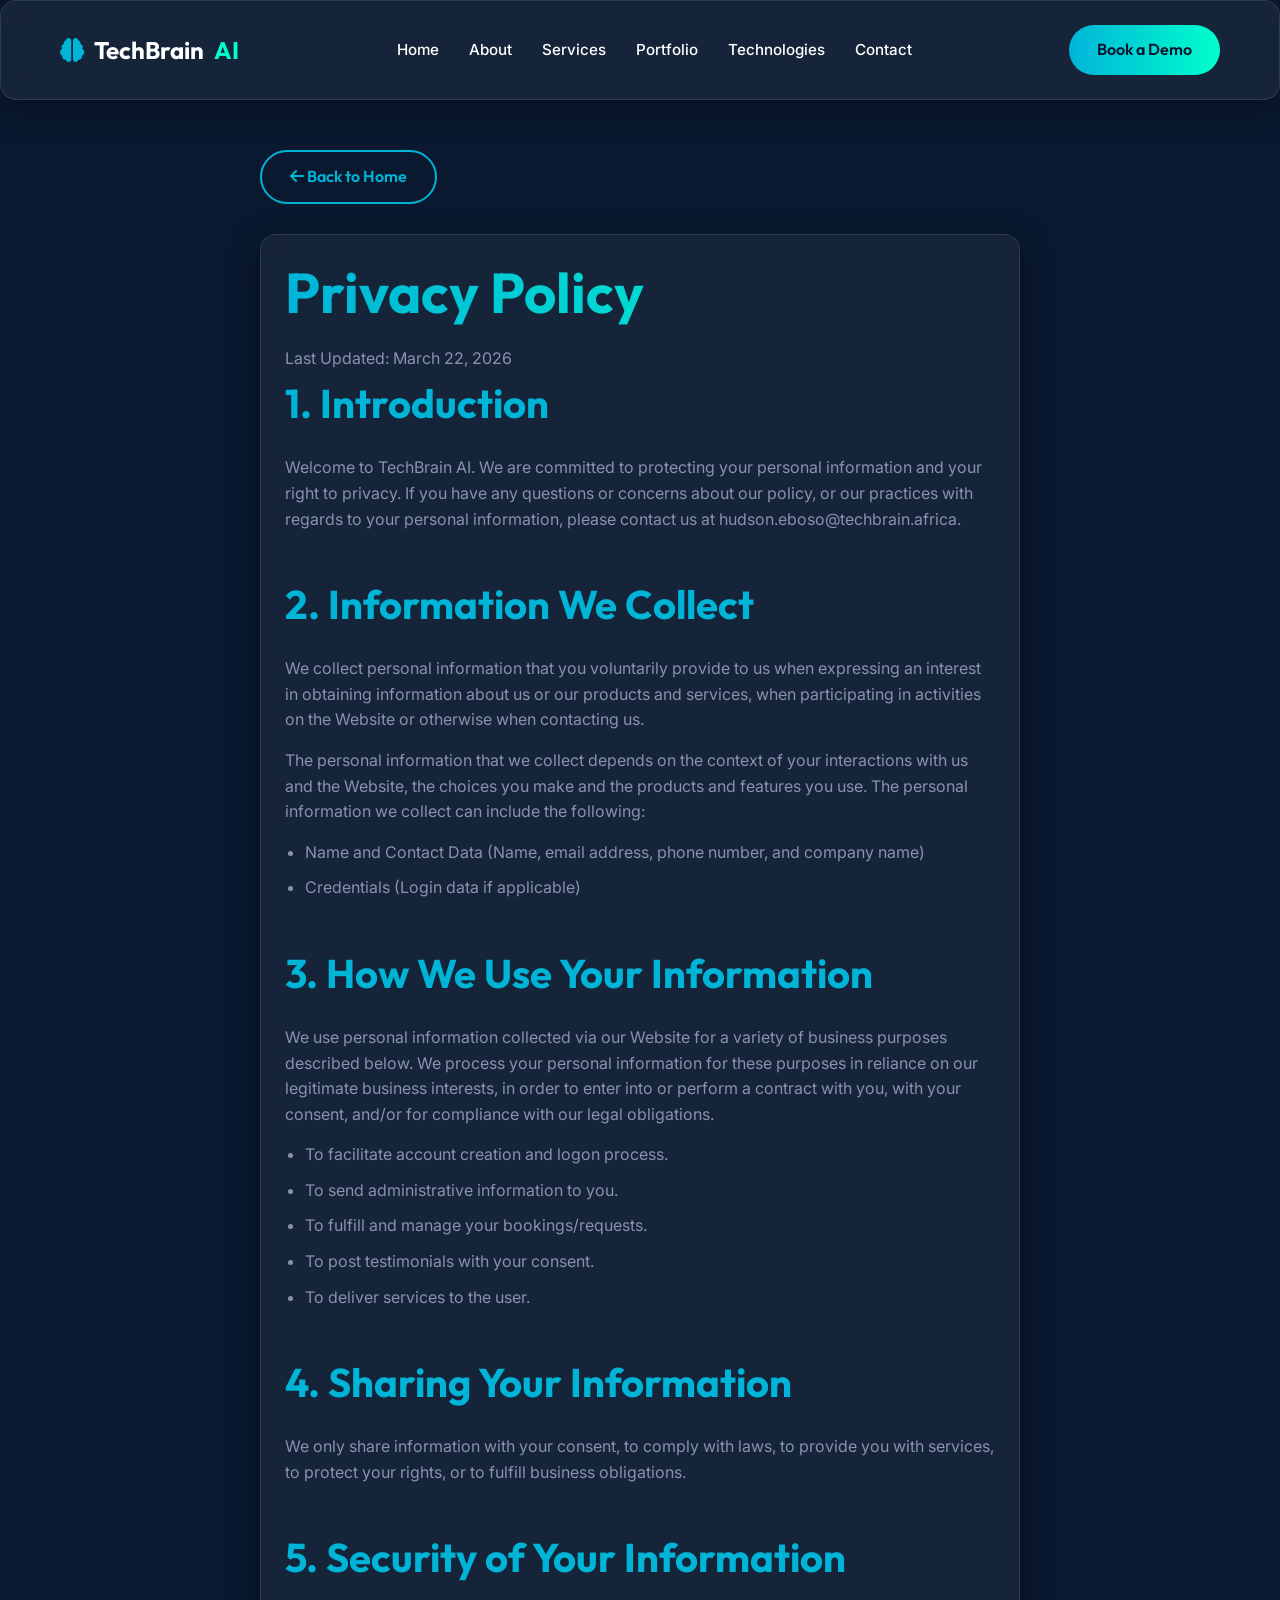
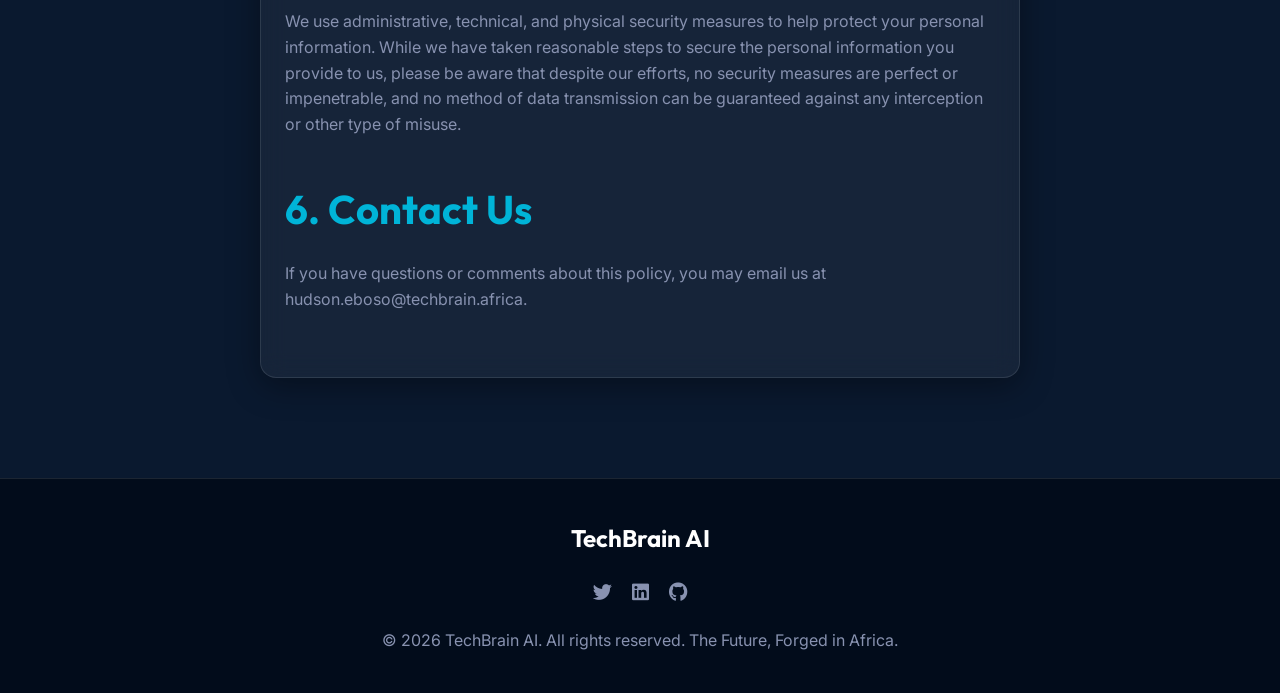
==== privacy-policy.html @ c190faff "Initial commit: Add website source code and update mission statement with predictive power, automati" ====
<!DOCTYPE html>
<html lang="en">

<head>
    <meta charset="UTF-8">
    <meta name="viewport" content="width=device-width, initial-scale=1.0">
    <title>Privacy Policy | TechBrain AI</title>
    <meta name="description" content="Privacy Policy for TechBrain AI - Pioneering Intelligent Solutions from the Heart of Africa.">

    <!-- Fonts -->
    <link rel="preconnect" href="https://fonts.googleapis.com">
    <link rel="preconnect" href="https://fonts.gstatic.com" crossorigin>
    <link href="https://fonts.googleapis.com/css2?family=Inter:wght@300;400;500;600;700&family=Outfit:wght@300;400;500;600;700&display=swap" rel="stylesheet">

    <!-- Styles -->
    <link rel="stylesheet" href="style.css">
    <!-- FontAwesome for Icons -->
    <link rel="stylesheet" href="https://cdnjs.cloudflare.com/ajax/libs/font-awesome/6.4.0/css/all.min.css">
    
    <style>
        .policy-content {
            padding-top: 150px;
            padding-bottom: 100px;
            max-width: 800px;
            margin: 0 auto;
        }
        .policy-section {
            margin-bottom: 40px;
        }
        .policy-section h2 {
            color: var(--color-secondary);
            margin-bottom: 20px;
        }
        .policy-section p, .policy-section ul {
            color: var(--color-text-muted);
            margin-bottom: 15px;
        }
        .policy-section ul {
            padding-left: 20px;
        }
        .policy-section li {
            margin-bottom: 10px;
        }
        .back-home {
            margin-bottom: 30px;
            display: inline-block;
        }
    </style>
</head>

<body>

    <!-- Navigation -->
    <nav class="glass-panel" id="navbar">
        <div class="container nav-container">
            <a href="index.html" class="logo">
                <i class="fa-solid fa-brain"></i> TechBrain <span class="highlight">AI</span>
            </a>
            <div class="nav-links">
                <a href="index.html#home">Home</a>
                <a href="index.html#about">About</a>
                <a href="index.html#services">Services</a>
                <a href="index.html#portfolio">Portfolio</a>
                <a href="index.html#technologies">Technologies</a>
                <a href="index.html#contact">Contact</a>
            </div>
            <a href="index.html#contact" class="btn btn-primary glow-effect">Book a Demo</a>
        </div>
    </nav>

    <div class="container policy-content">
        <a href="index.html" class="back-home btn btn-outline"><i class="fa-solid fa-arrow-left"></i> Back to Home</a>
        
        <div class="glass-panel">
            <h1 class="gradient-text">Privacy Policy</h1>
            <p>Last Updated: March 22, 2026</p>
            
            <div class="policy-section">
                <h2>1. Introduction</h2>
                <p>Welcome to TechBrain AI. We are committed to protecting your personal information and your right to privacy. If you have any questions or concerns about our policy, or our practices with regards to your personal information, please contact us at hudson.eboso@techbrain.africa.</p>
            </div>

            <div class="policy-section">
                <h2>2. Information We Collect</h2>
                <p>We collect personal information that you voluntarily provide to us when expressing an interest in obtaining information about us or our products and services, when participating in activities on the Website or otherwise when contacting us.</p>
                <p>The personal information that we collect depends on the context of your interactions with us and the Website, the choices you make and the products and features you use. The personal information we collect can include the following:</p>
                <ul>
                    <li>Name and Contact Data (Name, email address, phone number, and company name)</li>
                    <li>Credentials (Login data if applicable)</li>
                </ul>
            </div>

            <div class="policy-section">
                <h2>3. How We Use Your Information</h2>
                <p>We use personal information collected via our Website for a variety of business purposes described below. We process your personal information for these purposes in reliance on our legitimate business interests, in order to enter into or perform a contract with you, with your consent, and/or for compliance with our legal obligations.</p>
                <ul>
                    <li>To facilitate account creation and logon process.</li>
                    <li>To send administrative information to you.</li>
                    <li>To fulfill and manage your bookings/requests.</li>
                    <li>To post testimonials with your consent.</li>
                    <li>To deliver services to the user.</li>
                </ul>
            </div>

            <div class="policy-section">
                <h2>4. Sharing Your Information</h2>
                <p>We only share information with your consent, to comply with laws, to provide you with services, to protect your rights, or to fulfill business obligations.</p>
            </div>

            <div class="policy-section">
                <h2>5. Security of Your Information</h2>
                <p>We use administrative, technical, and physical security measures to help protect your personal information. While we have taken reasonable steps to secure the personal information you provide to us, please be aware that despite our efforts, no security measures are perfect or impenetrable, and no method of data transmission can be guaranteed against any interception or other type of misuse.</p>
            </div>

            <div class="policy-section">
                <h2>6. Contact Us</h2>
                <p>If you have questions or comments about this policy, you may email us at hudson.eboso@techbrain.africa.</p>
            </div>
        </div>
    </div>

    <!-- Footer -->
    <footer>
        <div class="container footer-content">
            <div class="footer-logo">TechBrain AI</div>
            <div class="social-links">
                <a href="#"><i class="fa-brands fa-twitter"></i></a>
                <a href="https://www.linkedin.com/company/techbrainco/?viewAsMember=true" target="_blank"><i class="fa-brands fa-linkedin"></i></a>
                <a href="#"><i class="fa-brands fa-github"></i></a>
            </div>
            <p>&copy; 2026 TechBrain AI. All rights reserved. The Future, Forged in Africa.</p>
        </div>
    </footer>

</body>

</html>
---- style.css ----
:root {
    --color-primary: #0a192f;
    --color-secondary: #00b4d8;
    --color-accent: #00ffcc;
    --color-bg: #0a192f;
    --color-text: #ffffff;
    --color-text-muted: #8892b0;
    --glass-bg: rgba(255, 255, 255, 0.05);
    --glass-border: rgba(255, 255, 255, 0.1);
    --font-heading: 'Outfit', sans-serif;
    --font-body: 'Inter', sans-serif;
    --transition: all 0.3s ease;
    --section-padding: 80px 0;
}

* {
    margin: 0;
    padding: 0;
    box-sizing: border-box;
}

html {
    scroll-behavior: smooth;
}

body {
    font-family: var(--font-body);
    background-color: var(--color-bg);
    color: var(--color-text);
    line-height: 1.6;
    overflow-x: hidden;
}

/* Typography */
h1,
h2,
h3,
h4 {
    font-family: var(--font-heading);
    font-weight: 700;
    color: var(--color-text);
}

h1 {
    font-size: 3.5rem;
    line-height: 1.2;
    margin-bottom: 20px;
}

h2 {
    font-size: 2.5rem;
    margin-bottom: 20px;
}

p {
    color: var(--color-text-muted);
}

a {
    text-decoration: none;
    color: inherit;
    transition: var(--transition);
}

.gradient-text {
    background: linear-gradient(90deg, var(--color-secondary), var(--color-accent));
    -webkit-background-clip: text;
    -webkit-text-fill-color: transparent;
}

.highlight {
    color: var(--color-accent);
}

/* Utilities */
.container {
    max-width: 1200px;
    margin: 0 auto;
    padding: 0 20px;
}

.text-center {
    text-align: center;
}

.section {
    padding: var(--section-padding);
    position: relative;
    z-index: 1;
}

.bg-gradient {
    background: radial-gradient(circle at top right, rgba(0, 180, 216, 0.1), transparent 40%),
        radial-gradient(circle at bottom left, rgba(0, 255, 204, 0.05), transparent 40%);
}

/* Components */
.glass-panel {
    background: var(--glass-bg);
    backdrop-filter: blur(12px);
    -webkit-backdrop-filter: blur(12px);
    border: 1px solid var(--glass-border);
    border-radius: 16px;
    padding: 24px;
    box-shadow: 0 8px 32px 0 rgba(0, 0, 0, 0.37);
}

.btn {
    display: inline-block;
    padding: 12px 28px;
    border-radius: 50px;
    font-weight: 600;
    cursor: pointer;
    font-family: var(--font-heading);
    transition: var(--transition);
}

.btn-primary {
    background: linear-gradient(90deg, var(--color-secondary), var(--color-accent));
    color: var(--color-primary);
    border: none;
}

.btn-outline {
    background: transparent;
    border: 2px solid var(--color-secondary);
    color: var(--color-secondary);
}

.btn-outline:hover {
    background: rgba(0, 180, 216, 0.1);
    color: var(--color-accent);
    border-color: var(--color-accent);
}

.glow-effect:hover {
    box-shadow: 0 0 15px rgba(0, 255, 204, 0.6);
    transform: translateY(-2px);
}

/* Navigation */
nav {
    position: fixed;
    top: 0;
    left: 0;
    width: 100%;
    z-index: 1000;
    padding: 15px 0;
    transition: var(--transition);
    border-radius: 0 0 16px 16px;
    border-top: none;
    border-left: none;
    border-right: none;
}

.nav-container {
    display: flex;
    justify-content: space-between;
    align-items: center;
}

.logo {
    font-size: 1.5rem;
    font-weight: 700;
    font-family: var(--font-heading);
    display: flex;
    align-items: center;
    gap: 10px;
}

.logo i {
    color: var(--color-secondary);
}

.nav-links {
    display: flex;
    gap: 30px;
}

.nav-links a {
    font-size: 0.95rem;
    font-weight: 500;
}

.nav-links a:hover {
    color: var(--color-accent);
}

.hamburger {
    display: none;
    font-size: 1.5rem;
    cursor: pointer;
}

/* Hero Section */
.hero-section {
    min-height: 100vh;
    height: auto;
    display: flex;
    align-items: center;
    justify-content: center;
    position: relative;
    overflow: hidden;
    padding-top: 100px;
    padding-bottom: 120px;
}

#particle-canvas {
    position: absolute;
    top: 0;
    left: 0;
    width: 100%;
    height: 100%;
    z-index: -1;
}

.hero-content {
    text-align: center;
    z-index: 2;
    max-width: 800px;
}

.hero-content h1 {
    font-size: 2.5rem;
}

.dynamic-text-wrapper {
    font-size: 1.5rem;
    margin-bottom: 40px;
    color: var(--color-secondary);
    min-height: 1.6em;
}

.cursor {
    display: inline-block;
    width: 2px;
    background-color: var(--color-accent);
    animation: blink 1s infinite;
}

.hero-btns {
    display: flex;
    gap: 20px;
    justify-content: center;
}

.scroll-indicator {
    position: absolute;
    bottom: 30px;
    left: 50%;
    transform: translateX(-50%);
    z-index: 10;
    display: flex;
    flex-direction: column;
    align-items: center;
    gap: 10px;
    font-size: 0.9rem;
    color: var(--color-text-muted);
    animation: bounce 2s infinite;
}

/* About Section */
.about-grid {
    display: grid;
    grid-template-columns: 1fr 1fr;
    gap: 40px;
    align-items: center;
}

.mission-box {
    margin-top: 20px;
    display: flex;
    gap: 15px;
    align-items: flex-start;
}

.mission-box i {
    color: var(--color-accent);
    font-size: 1.5rem;
}

.about-stats {
    display: flex;
    flex-direction: column;
    gap: 30px;
}

.stat-item {
    text-align: center;
    padding: 20px;
    background: linear-gradient(135deg, rgba(255, 255, 255, 0.03), rgba(255, 255, 255, 0.01));
    border-radius: 12px;
    border: 1px solid rgba(255, 255, 255, 0.05);
}

.stat-number {
    font-size: 2.5rem;
    font-weight: 700;
    color: var(--color-secondary);
    display: inline-block;
}

.stat-symbol {
    font-size: 2.5rem;
    font-weight: 700;
    color: var(--color-secondary);
    display: inline-block;
}

/* Services Section */
/* Services Section - Carousel */
.services-carousel {
    overflow: hidden;
    position: relative;
    padding: 20px 0;
    margin-top: 50px;
    /* Masking for fade effect on edges */
    -webkit-mask-image: linear-gradient(to right, transparent, black 10%, black 90%, transparent);
    mask-image: linear-gradient(to right, transparent, black 10%, black 90%, transparent);
}

.services-track {
    display: flex;
    gap: 30px;
    width: max-content;
    /* Animation handled by JS for seamless loop or CSS infinite */
    /* animation: scroll 40s linear infinite; */
}

/* Pause on hover if desired */
/* .services-track:hover {
    animation-play-state: paused;
} */

.service-card {
    transition: var(--transition);
    position: relative;
    overflow: hidden;
    min-width: 300px;
    /* Fixed width for carousel items */
    max-width: 300px;
    flex-shrink: 0;
}

/* @keyframes scroll {
    0% { transform: translateX(0); }
    100% { transform: translateX(calc(-300px * 7 - 30px * 7)); } 
} */

.service-card:hover {
    transform: translateY(-10px);
    border-color: var(--color-secondary);
}

.icon-box {
    font-size: 2.5rem;
    color: var(--color-accent);
    margin-bottom: 20px;
}

.service-card h3 {
    margin-bottom: 15px;
    font-size: 1.25rem;
}

.service-card p {
    margin-bottom: 20px;
    font-size: 0.95rem;
}

.learn-more {
    color: var(--color-secondary);
    font-weight: 600;
    font-size: 0.9rem;
    display: inline-flex;
    align-items: center;
    gap: 5px;
}

.learn-more:hover {
    gap: 10px;
}

/* Technologies Section */
.tech-grid {
    display: flex;
    justify-content: center;
    gap: 20px;
    flex-wrap: wrap;
    margin: 40px 0;
}

.tech-item {
    display: flex;
    align-items: center;
    gap: 10px;
    padding: 15px 30px;
    transition: var(--transition);
}

.tech-item:hover {
    background: rgba(255, 255, 255, 0.1);
    box-shadow: 0 0 20px rgba(0, 180, 216, 0.2);
}

.tech-item i {
    font-size: 1.5rem;
    color: var(--color-secondary);
}

.process-flow {
    margin-top: 60px;
    text-align: center;
}

.process-flow h3 {
    margin-bottom: 30px;
}

.steps {
    display: flex;
    justify-content: center;
    align-items: center;
    flex-wrap: wrap;
    gap: 20px;
}

.vertical-process {
    flex-direction: column;
    gap: 15px;
}

.step {
    display: flex;
    flex-direction: row;
    align-items: center;
    gap: 20px;
    padding: 10px 20px;
    background: rgba(255, 255, 255, 0.02);
    border-radius: 12px;
    width: 100%;
    max-width: 400px;
    justify-content: flex-start;
}

.step-icon {
    width: 50px;
    height: 50px;
    background: rgba(0, 180, 216, 0.1);
    border-radius: 50%;
    display: flex;
    align-items: center;
    justify-content: center;
    font-size: 1.1rem;
    color: var(--color-accent);
    border: 1px solid var(--color-secondary);
    box-shadow: 0 0 10px rgba(0, 180, 216, 0.2);
}

.arrow {
    color: var(--color-secondary);
    font-size: 1.5rem;
    height: 30px;
    display: flex;
    align-items: center;
}

.animated-arrow i {
    animation: glowPulse 1.5s infinite alternate, floatDown 1s infinite alternate;
    text-shadow: 0 0 10px var(--color-accent);
}

@keyframes glowPulse {
    from {
        opacity: 0.6;
        text-shadow: 0 0 5px var(--color-secondary);
    }

    to {
        opacity: 1;
        text-shadow: 0 0 15px var(--color-accent);
    }
}

@keyframes floatDown {
    from {
        transform: translateY(-3px);
    }

    to {
        transform: translateY(3px);
    }
}

/* Clients Section */
.carousel-container {
    max-width: 800px;
    margin: 40px auto 0;
    position: relative;
    padding: 40px 60px;
    min-height: 200px;
    display: flex;
    align-items: center;
    justify-content: center;
    text-align: center;
}

.carousel-slide {
    display: none;
    animation: fadeIn 0.5s ease-in-out;
}

.carousel-slide.active {
    display: block;
}

.quote-icon {
    font-size: 2rem;
    color: var(--color-accent);
    margin-bottom: 20px;
    opacity: 0.5;
}

.testimonial h4 {
    color: var(--color-secondary);
    font-size: 1.4rem;
    text-transform: uppercase;
    letter-spacing: 1px;
    font-weight: 700;
    margin-bottom: 10px;
}

.testimonial p {
    font-size: 1rem;
    font-style: normal;
    font-weight: 500;
    margin-bottom: 20px;
    color: var(--color-text-muted);
}

.carousel-controls button {
    position: absolute;
    top: 50%;
    transform: translateY(-50%);
    background: transparent;
    border: none;
    color: var(--color-text-muted);
    font-size: 1.5rem;
    cursor: pointer;
    transition: var(--transition);
}

.carousel-controls button:hover {
    color: var(--color-accent);
}

#prev-slide {
    left: 20px;
}

#next-slide {
    right: 20px;
}

/* Booking Section */
.contact-container {
    display: grid;
    grid-template-columns: 1fr 1fr;
    gap: 50px;
    align-items: start;
}

.contact-info h2 {
    margin-bottom: 20px;
}

.info-item {
    display: flex;
    align-items: center;
    gap: 15px;
    margin-bottom: 20px;
    font-size: 1.1rem;
}

.info-item i {
    color: var(--color-secondary);
    width: 24px;
}

.booking-form .form-group {
    margin-bottom: 20px;
}

.booking-form label {
    display: block;
    margin-bottom: 8px;
    font-size: 0.9rem;
    color: var(--color-text-muted);
}

.booking-form input,
.booking-form select,
.booking-form textarea {
    width: 100%;
    padding: 12px;
    background: rgba(255, 255, 255, 0.03);
    border: 1px solid var(--glass-border);
    border-radius: 8px;
    color: var(--color-text);
    font-family: var(--font-body);
    font-size: 1rem;
    transition: var(--transition);
}

.booking-form input:focus,
.booking-form select:focus,
.booking-form textarea:focus {
    outline: none;
    border-color: var(--color-secondary);
    box-shadow: 0 0 10px rgba(0, 180, 216, 0.2);
}

.full-width {
    width: 100%;
    text-align: center;
}

/* Footer */
footer {
    background: #020c1b;
    padding: 40px 0;
    text-align: center;
    border-top: 1px solid var(--glass-border);
}

.footer-logo {
    font-family: var(--font-heading);
    font-size: 1.5rem;
    font-weight: 700;
    color: var(--color-text);
    margin-bottom: 20px;
}

.social-links {
    display: flex;
    justify-content: center;
    gap: 20px;
    margin-bottom: 20px;
}

.social-links a {
    color: var(--color-text-muted);
    font-size: 1.2rem;
}

.social-links a:hover {
    color: var(--color-accent);
}

/* Modal */
.modal {
    display: none;
    position: fixed;
    top: 0;
    left: 0;
    width: 100%;
    height: 100%;
    background: rgba(0, 0, 0, 0.8);
    z-index: 2000;
    justify-content: center;
    align-items: center;
}

.modal-content {
    background: #0a192f;
    border: 1px solid var(--color-secondary);
    text-align: center;
    max-width: 400px;
    width: 90%;
    position: relative;
    animation: zoomIn 0.3s ease;
}

.close-modal {
    position: absolute;
    top: 10px;
    right: 15px;
    font-size: 1.5rem;
    cursor: pointer;
    color: var(--color-text-muted);
}

.success-icon {
    font-size: 3rem;
    color: var(--color-accent);
    margin-bottom: 20px;
}

/* Animations */
@keyframes blink {

    0%,
    100% {
        opacity: 1;
    }

    50% {
        opacity: 0;
    }
}

@keyframes bounce {

    0%,
    20%,
    50%,
    80%,
    100% {
        transform: translateY(0) translateX(-50%);
    }

    40% {
        transform: translateY(-10px) translateX(-50%);
    }

    60% {
        transform: translateY(-5px) translateX(-50%);
    }
}

@keyframes fadeIn {
    from {
        opacity: 0;
    }

    to {
        opacity: 1;
    }
}

@keyframes zoomIn {
    from {
        transform: scale(0.8);
        opacity: 0;
    }

    to {
        transform: scale(1);
        opacity: 1;
    }
}

.fade-in-up {
    animation: fadeInUp 0.8s ease forwards;
    opacity: 0;
    transform: translateY(20px);
}

.delay-1 {
    animation-delay: 0.2s;
}

.delay-2 {
    animation-delay: 0.4s;
}

@keyframes fadeInUp {
    to {
        opacity: 1;
        transform: translateY(0);
    }
}

/* Responsive */
@media (max-width: 768px) {
    h1 {
        font-size: 1.8rem;
        word-wrap: break-word;
        /* Ensure long words break if necessary */
    }

    h1 br {
        display: none;
    }

    .hero-section {
        height: auto;
        min-height: 100vh;
        overflow: visible;
        padding-bottom: 60px;
        padding-left: 15px;
        /* Ensure some side padding */
        padding-right: 15px;
    }

    .hero-btns {
        flex-direction: column;
        width: 100%;
        max-width: 300px;
        /* Limit width of stacked buttons */
        margin: 0 auto;
        /* Center them */
    }

    .hero-btns .btn {
        width: 100%;
        /* Full width of the container */
    }

    h2 {
        font-size: 2rem;
    }

    .nav-links {
        display: none;
    }

    .nav-container .btn {
        display: none;
    }

    .hamburger {
        display: block;
    }

    .about-grid,
    .contact-container {
        grid-template-columns: 1fr;
    }

    .steps {
        flex-direction: column;
    }

    .arrow {
        transform: rotate(90deg);
    }

    .nav-links.active {
        display: flex;
        flex-direction: column;
        position: absolute;
        top: 70px;
        left: 0;
        width: 100%;
        background: #0a192f;
        padding: 20px;
        border-bottom: 1px solid var(--glass-border);
    }
}

/* --- Service Detail Modal --- */
/* --- Service Detail Modal --- */
/* --- Service Detail Modal --- */
.service-modal {
    display: none;
    position: fixed;
    z-index: 2000;
    left: 0;
    top: 0;
    width: 100%;
    height: 100%;
    /* 1) Lighter Overlay for visibility behind */
    background-color: rgba(0, 0, 0, 0.3);
    backdrop-filter: blur(4px);
    /* Light blur on the full screen */
    justify-content: center;
    align-items: center;
    padding: 20px;
    opacity: 0;
    transition: opacity 0.3s ease;
}

.service-modal.show {
    opacity: 1;
}

.service-modal .modal-content {
    width: 95%;
    max-width: 1400px;
    height: 85vh;
    max-height: 900px;

    /* 2) True Glassmorphism for the window */
    background: rgba(16, 33, 62, 0.65);
    /* More transparent blue */
    backdrop-filter: blur(20px);
    /* Strong blur BEHIND the window */
    -webkit-backdrop-filter: blur(20px);
    border: 1px solid rgba(255, 255, 255, 0.15);
    /* Crisper border */
    box-shadow: 0 8px 32px 0 rgba(0, 0, 0, 0.37);

    padding: 0;
    display: flex;
    flex-direction: row;
    position: relative;
    overflow: hidden;
    border-radius: 20px;
    animation: zoomIn 0.4s ease forwards;
}

.modal-body-content {
    display: flex;
    flex-direction: row;
    width: 100%;
    height: 100%;
    overflow: hidden;
}

.modal-image-container {
    flex: 2;
    /* Increased from 1.2 to show more of the image */
    background: rgba(0, 0, 0, 0.2);
    /* Slight tint instead of black */
    display: flex;
    align-items: center;
    justify-content: center;
    overflow: hidden;
    position: relative;
    border-right: 1px solid rgba(255, 255, 255, 0.1);
}

.modal-image-container img {
    width: 100%;
    height: 100%;
    object-fit: cover;
    transition: transform 0.5s ease;
}

.modal-text-content {
    flex: 0.8;
    /* Reduced from 1 to make text panel narrower */
    padding: 60px;
    text-align: left;
    overflow-y: auto;
    /* 3) Transparent background so the glass window shows through */
    background: transparent;
}

.modal-text-content h2 {
    color: var(--color-accent);
    margin-bottom: 25px;
    font-size: 2.5rem;
    border-bottom: 1px solid rgba(255, 255, 255, 0.2);
    padding-bottom: 20px;
    font-family: var(--font-heading);
    text-shadow: 0 0 10px rgba(100, 255, 218, 0.3);
}

.modal-text-content p {
    margin-bottom: 20px;
    line-height: 1.8;
    color: #e6f1ff;
    /* Brighter text for better contrast on glass */
    font-size: 1.15rem;
    font-weight: 400;
}

/* Scrollbar for modal text */
.modal-text-content::-webkit-scrollbar {
    width: 8px;
}

.modal-text-content::-webkit-scrollbar-track {
    background: rgba(255, 255, 255, 0.05);
}

.modal-text-content::-webkit-scrollbar-thumb {
    background: rgba(255, 255, 255, 0.2);
    border-radius: 4px;
}

.modal-text-content::-webkit-scrollbar-thumb:hover {
    background: rgba(255, 255, 255, 0.4);
}

.close-modal-service {
    position: absolute;
    top: 20px;
    right: 25px;
    color: #fff;
    font-size: 40px;
    font-weight: 300;
    cursor: pointer;
    z-index: 20;
    transition: var(--transition);
    background: rgba(255, 255, 255, 0.1);
    /* Glass button */
    backdrop-filter: blur(4px);
    border-radius: 50%;
    width: 50px;
    height: 50px;
    display: flex;
    align-items: center;
    justify-content: center;
    border: 1px solid rgba(255, 255, 255, 0.2);
}

.close-modal-service:hover {
    color: var(--color-accent);
    background: rgba(255, 255, 255, 0.2);
    transform: rotate(90deg);
}

@media (max-width: 992px) {
    .service-modal .modal-content {
        flex-direction: column;
        height: 90vh;
        width: 95%;
        overflow-y: auto;
        /* Allow full modal scroll on mobile */
    }

    .modal-body-content {
        flex-direction: column;
        overflow: visible;
        /* Let children expand */
    }

    .modal-image-container {
        flex: none;
        height: 35vh;
        min-height: 250px;
        width: 100%;
        border-right: none;
        border-bottom: 1px solid rgba(255, 255, 255, 0.1);
    }

    .modal-text-content {
        flex: none;
        /* Auto height based on content */
        padding: 30px;
        height: auto;
    }

    .modal-text-content h2 {
        font-size: 1.8rem;
    }

    .close-modal-service {
        top: 10px;
        right: 10px;
        width: 40px;
        height: 40px;
        font-size: 30px;
        background: rgba(0, 0, 0, 0.5);
        /* darker bg for close button on image */
    }
}

/* Portfolio Section */
.section-subtitle {
    color: var(--color-text-muted);
    font-size: 1.1rem;
    margin-top: -10px;
    margin-bottom: 40px;
}

.portfolio-tabs {
    display: flex;
    justify-content: center;
    gap: 20px;
    margin-bottom: 50px;
    flex-wrap: wrap;
}

.portfolio-tab {
    background: var(--glass-bg);
    backdrop-filter: blur(12px);
    border: 2px solid var(--glass-border);
    border-radius: 50px;
    padding: 15px 35px;
    color: var(--color-text-muted);
    font-family: var(--font-heading);
    font-weight: 600;
    font-size: 1rem;
    cursor: pointer;
    transition: var(--transition);
    display: flex;
    align-items: center;
    gap: 10px;
}

.portfolio-tab:hover {
    border-color: var(--color-secondary);
    color: var(--color-secondary);
    transform: translateY(-2px);
}

.portfolio-tab.active {
    background: linear-gradient(90deg, var(--color-secondary), var(--color-accent));
    color: var(--color-primary);
    border-color: transparent;
    box-shadow: 0 0 20px rgba(0, 255, 204, 0.4);
}

.portfolio-content {
    display: none;
    animation: fadeIn 0.5s ease;
}

.portfolio-content.active {
    display: block;
}

.portfolio-grid {
    display: grid;
    grid-template-columns: repeat(auto-fit, minmax(320px, 1fr));
    gap: 30px;
    margin-top: 30px;
}

/* Web Application Cards */
.portfolio-card {
    text-align: center;
    transition: var(--transition);
    cursor: pointer;
    position: relative;
    overflow: hidden;
}

.portfolio-card:hover {
    transform: translateY(-10px);
    border-color: var(--color-secondary);
    box-shadow: 0 10px 40px rgba(0, 180, 216, 0.3);
}

.portfolio-logo {
    width: 150px;
    height: 150px;
    margin: 0 auto 25px;
    border-radius: 20px;
    overflow: hidden;
    background: rgba(255, 255, 255, 0.02);
    border: 2px solid var(--glass-border);
    display: flex;
    align-items: center;
    justify-content: center;
    transition: var(--transition);
}

.portfolio-card:hover .portfolio-logo {
    border-color: var(--color-secondary);
    box-shadow: 0 0 20px rgba(0, 180, 216, 0.3);
}

.portfolio-logo img {
    width: 100%;
    height: 100%;
    object-fit: contain;
    padding: 10px;
}

.portfolio-card h3 {
    font-size: 1.5rem;
    margin-bottom: 15px;
    color: var(--color-text);
}

.portfolio-card p {
    margin-bottom: 25px;
    color: var(--color-text-muted);
    font-size: 0.95rem;
    line-height: 1.6;
}

.portfolio-card .btn {
    margin-top: auto;
}

/* Client Website Cards */
.client-grid {
    grid-template-columns: repeat(auto-fit, minmax(280px, 1fr));
}

.client-card {
    display: flex;
    flex-direction: column;
    justify-content: space-between;
    min-height: 150px;
    transition: var(--transition);
}

.client-card:hover {
    transform: translateY(-5px);
    border-color: var(--color-accent);
    box-shadow: 0 8px 30px rgba(0, 255, 204, 0.2);
}

.client-info {
    margin-bottom: 20px;
}

.client-info h3 {
    font-size: 1.2rem;
    margin-bottom: 10px;
    color: var(--color-text);
}

.client-location {
    color: var(--color-text-muted);
    font-size: 0.9rem;
    display: flex;
    align-items: center;
    gap: 8px;
}

.client-location i {
    color: var(--color-secondary);
}

/* Login Modal */
.login-modal-content {
    max-width: 600px;
    width: 90%;
}

.login-modal-header {
    text-align: center;
    margin-bottom: 30px;
    display: flex;
    flex-direction: column;
    align-items: center;
    gap: 15px;
}

.login-modal-header i {
    font-size: 3rem;
    color: var(--color-accent);
}

.login-modal-header h2 {
    margin: 0;
}

.login-instructions {
    text-align: left;
}

.login-instructions p {
    margin-bottom: 25px;
    line-height: 1.8;
    color: var(--color-text-muted);
}

.credentials-box {
    background: rgba(0, 180, 216, 0.05);
    border: 1px solid var(--color-secondary);
    border-radius: 12px;
    padding: 25px;
    margin-bottom: 30px;
}

.credentials-box h3 {
    font-size: 1.1rem;
    margin-bottom: 20px;
    color: var(--color-secondary);
    display: flex;
    align-items: center;
    gap: 10px;
}

.credential-item {
    margin-bottom: 20px;
}

.credential-item:last-child {
    margin-bottom: 0;
}

.credential-item label {
    display: block;
    font-size: 0.9rem;
    color: var(--color-text-muted);
    margin-bottom: 8px;
    display: flex;
    align-items: center;
    gap: 8px;
}

.credential-value {
    display: flex;
    align-items: center;
    gap: 10px;
    background: rgba(0, 0, 0, 0.3);
    padding: 12px 15px;
    border-radius: 8px;
    border: 1px solid rgba(255, 255, 255, 0.1);
}

.credential-value code {
    flex: 1;
    color: var(--color-accent);
    font-family: 'Courier New', monospace;
    font-size: 1rem;
    letter-spacing: 0.5px;
}

.copy-btn {
    background: transparent;
    border: 1px solid var(--color-secondary);
    color: var(--color-secondary);
    padding: 8px 12px;
    border-radius: 6px;
    cursor: pointer;
    transition: var(--transition);
    font-size: 0.9rem;
}

.copy-btn:hover {
    background: var(--color-secondary);
    color: var(--color-primary);
    transform: scale(1.05);
}

.close-login-modal {
    position: absolute;
    top: 15px;
    right: 20px;
    font-size: 2rem;
    cursor: pointer;
    color: var(--color-text-muted);
    transition: var(--transition);
    z-index: 10;
}

.close-login-modal:hover {
    color: var(--color-accent);
    transform: rotate(90deg);
}

/* Portfolio Responsive */
@media (max-width: 768px) {
    .portfolio-tabs {
        flex-direction: column;
        align-items: stretch;
    }

    .portfolio-tab {
        justify-content: center;
    }

    .portfolio-grid,
    .client-grid {
        grid-template-columns: 1fr;
    }

    .credentials-box {
        padding: 20px 15px;
    }

    .credential-value {
        flex-direction: column;
        align-items: stretch;
        gap: 10px;
    }

    .copy-btn {
        width: 100%;
    }
}

/* --- 3D Portfolio Carousel --- */
.scene {
    margin: 20px auto;
    /* More vertical space */
    width: 500px;
    /* Increased width */
    height: 400px;
    /* Increased height */
    position: relative;
    perspective: 1500px;
    /* Adjusted perspective for larger scene */
}

.carousel-3d {
    width: 100%;
    height: 100%;
    position: absolute;
    transform-style: preserve-3d;
    transition: transform 1s;
}

.carousel-3d .client-card {
    position: absolute;
    width: 460px;
    /* Much larger width */
    height: 320px;
    /* Much larger height */
    left: 20px;
    /* Center in 500px container */
    top: 20px;
    /* Gradient to simulate curvature/lighting */
    background: linear-gradient(90deg, rgba(5, 15, 30, 0.95), rgba(10, 25, 47, 0.9), rgba(5, 15, 30, 0.95));
    border: 1px solid var(--color-secondary);
    display: flex;
    flex-direction: column;
    justify-content: center;
    align-items: center;
    text-align: center;
    padding: 30px;
    box-shadow: 0 4px 30px rgba(0, 0, 0, 0.5);
    /* Deeper shadow */
    border-radius: 20px;
    /* Smoother corners */
    cursor: pointer;
    /* Clickable indication */
}

.carousel-3d .client-card:hover {
    box-shadow: 0 0 40px rgba(0, 255, 204, 0.5);
    border-color: var(--color-accent);
}

.carousel-3d .client-card h3 {
    font-size: 1.8rem;
    /* Larger font */
    margin-bottom: 10px;
}

.carousel-3d .client-card .client-location {
    font-size: 1.1rem;
    /* Larger font */
    margin-bottom: 25px;
}

.carousel-3d .client-card .btn {
    padding: 12px 24px;
    font-size: 1rem;
}

.client-logo {
    width: 100%;
    height: 80px;
    display: flex;
    align-items: center;
    justify-content: center;
    margin-bottom: 20px;
    background: rgba(255, 255, 255, 0.05);
    border-radius: 10px;
    padding: 10px;
}

.client-logo img {
    max-width: 100%;
    max-height: 100%;
    object-fit: contain;
}

@media (max-width: 600px) {
    .scene {
        transform: scale(0.6);
        margin-top: -60px;
        margin-bottom: -60px;
        transform-origin: center center;
        /* Ensure container handles the scaled content properly */
        width: 100%;
    }

    .carousel-3d {
        /* Ensure touch interactions work well */
        touch-action: pan-y;
    }
}
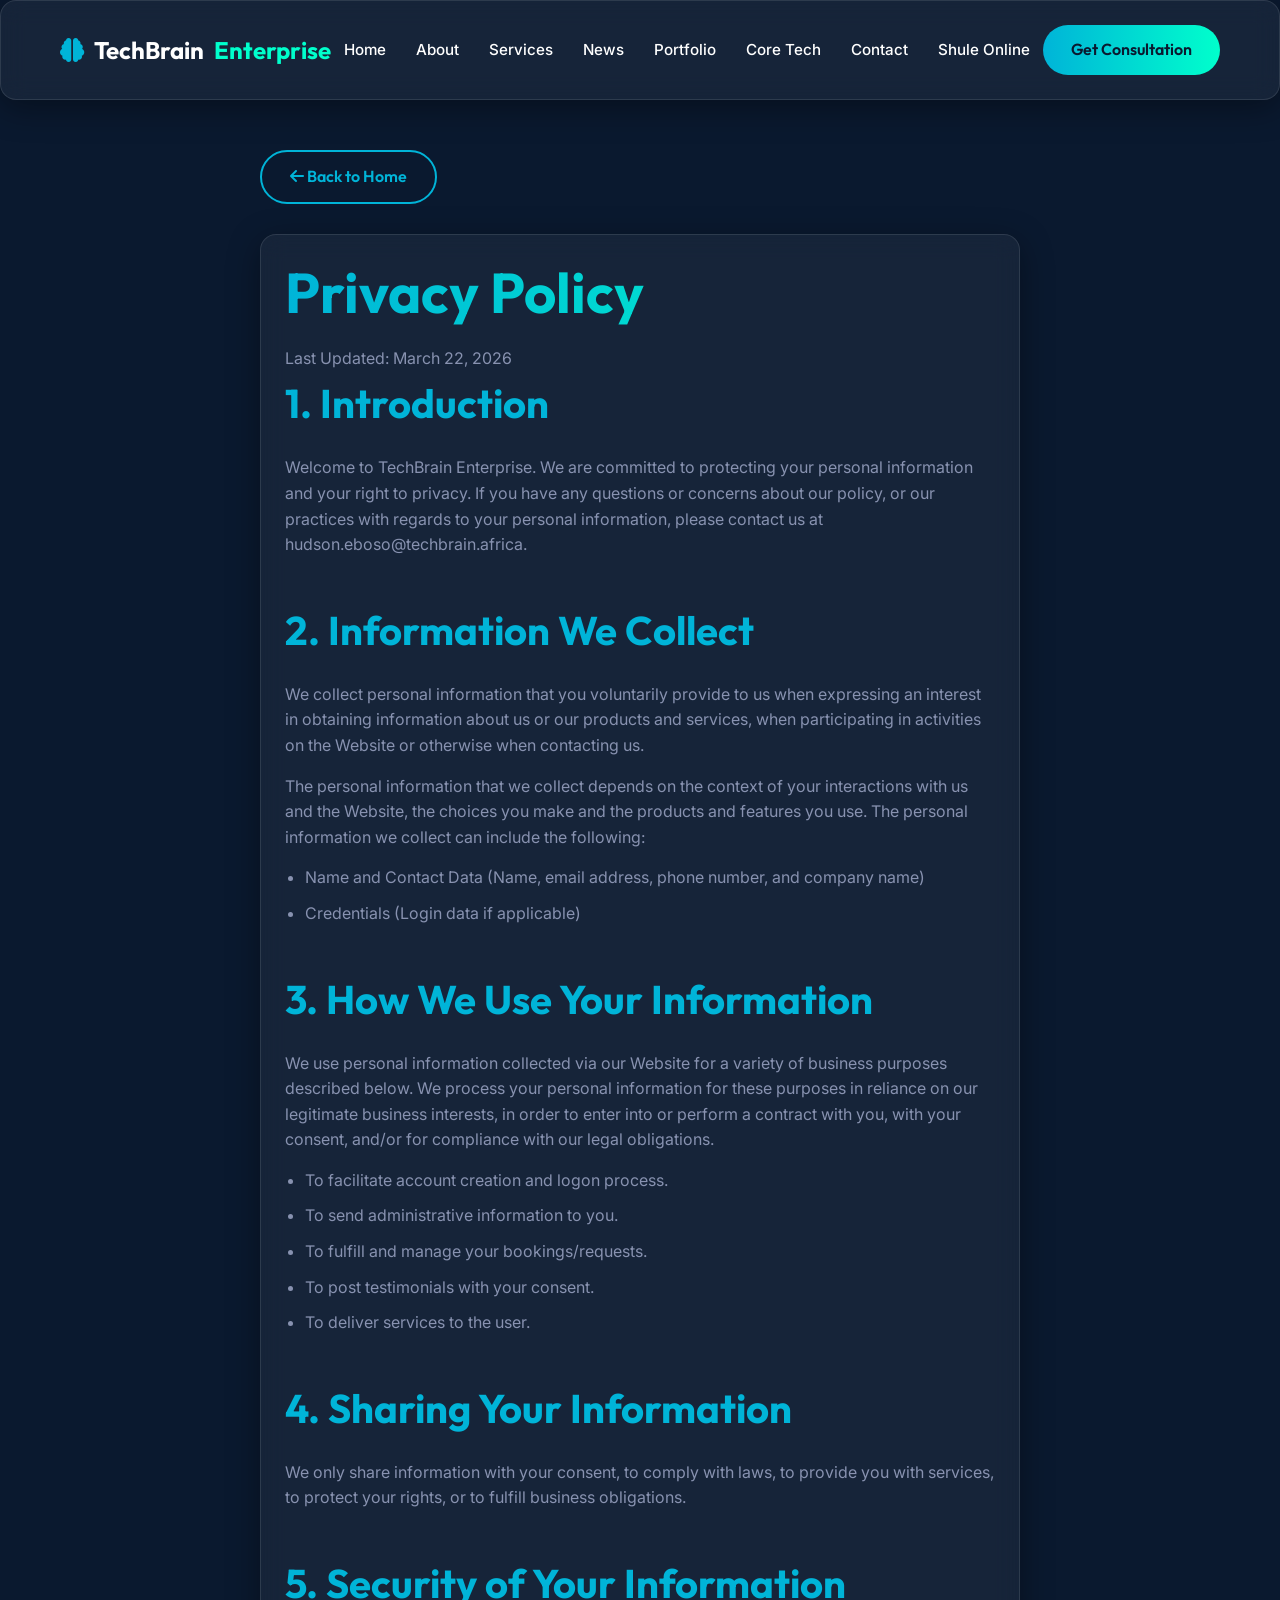
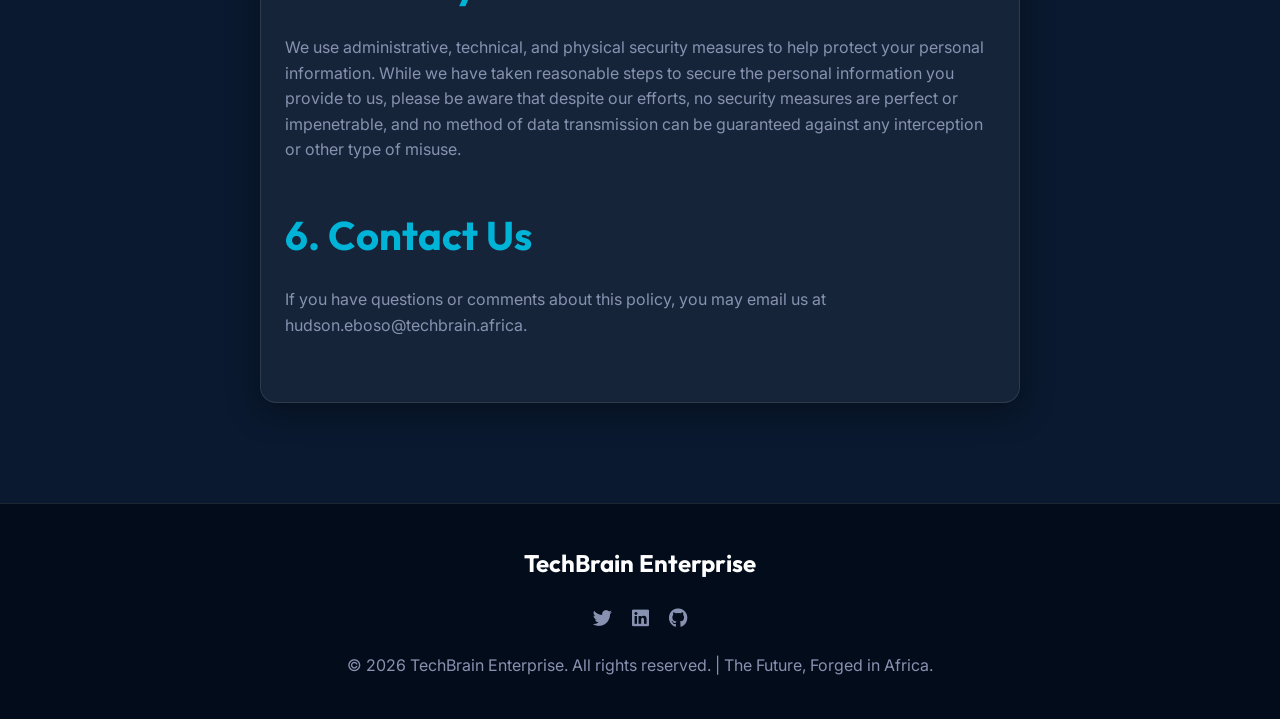
==== commit d7f9e8ce: "Redesign TechBrain website to futuristic enterprise layout, add 6 services catalogs, optimized devic" ====
--- a/privacy-policy.html
+++ b/privacy-policy.html
@@ -4,8 +4,19 @@
 <head>
     <meta charset="UTF-8">
     <meta name="viewport" content="width=device-width, initial-scale=1.0">
-    <title>Privacy Policy | TechBrain AI</title>
-    <meta name="description" content="Privacy Policy for TechBrain AI - Pioneering Intelligent Solutions from the Heart of Africa.">
+    <title>Privacy Policy | TechBrain Enterprise</title>
+    <meta name="description" content="Privacy Policy for TechBrain Enterprise - Pioneering Intelligent Solutions from the Heart of Africa.">
+
+    <!-- Google Analytics GA4 (Placeholder - User to configure Property ID later) -->
+    <!--
+    <script async src="https://www.googletagmanager.com/gtag/js?id=G-PLACEHOLDER"></script>
+    <script>
+      window.dataLayer = window.dataLayer || [];
+      function gtag(){dataLayer.push(arguments);}
+      gtag('js', new Date());
+      gtag('config', 'G-PLACEHOLDER');
+    </script>
+    -->
 
     <!-- Fonts -->
     <link rel="preconnect" href="https://fonts.googleapis.com">
@@ -54,17 +65,22 @@
     <nav class="glass-panel" id="navbar">
         <div class="container nav-container">
             <a href="index.html" class="logo">
-                <i class="fa-solid fa-brain"></i> TechBrain <span class="highlight">AI</span>
+                <i class="fa-solid fa-brain"></i> TechBrain <span class="highlight">Enterprise</span>
             </a>
             <div class="nav-links">
                 <a href="index.html#home">Home</a>
                 <a href="index.html#about">About</a>
                 <a href="index.html#services">Services</a>
+                <a href="index.html#news">News</a>
                 <a href="index.html#portfolio">Portfolio</a>
-                <a href="index.html#technologies">Technologies</a>
+                <a href="index.html#technologies">Core Tech</a>
                 <a href="index.html#contact">Contact</a>
+                <a href="shule-online.html">Shule Online</a>
             </div>
-            <a href="index.html#contact" class="btn btn-primary glow-effect">Book a Demo</a>
+            <a href="index.html#contact" class="btn btn-primary glow-effect">Get Consultation</a>
+            <div class="hamburger">
+                <i class="fa-solid fa-bars"></i>
+            </div>
         </div>
     </nav>
 
@@ -77,7 +93,7 @@
             
             <div class="policy-section">
                 <h2>1. Introduction</h2>
-                <p>Welcome to TechBrain AI. We are committed to protecting your personal information and your right to privacy. If you have any questions or concerns about our policy, or our practices with regards to your personal information, please contact us at hudson.eboso@techbrain.africa.</p>
+                <p>Welcome to TechBrain Enterprise. We are committed to protecting your personal information and your right to privacy. If you have any questions or concerns about our policy, or our practices with regards to your personal information, please contact us at hudson.eboso@techbrain.africa.</p>
             </div>
 
             <div class="policy-section">
@@ -122,13 +138,13 @@
     <!-- Footer -->
     <footer>
         <div class="container footer-content">
-            <div class="footer-logo">TechBrain AI</div>
+            <div class="footer-logo">TechBrain Enterprise</div>
             <div class="social-links">
                 <a href="#"><i class="fa-brands fa-twitter"></i></a>
                 <a href="https://www.linkedin.com/company/techbrainco/?viewAsMember=true" target="_blank"><i class="fa-brands fa-linkedin"></i></a>
                 <a href="#"><i class="fa-brands fa-github"></i></a>
             </div>
-            <p>&copy; 2026 TechBrain AI. All rights reserved. The Future, Forged in Africa.</p>
+            <p>&copy; 2026 TechBrain Enterprise. All rights reserved. | The Future, Forged in Africa.</p>
         </div>
     </footer>
 
--- a/style.css
+++ b/style.css
@@ -309,76 +309,207 @@
 
 /* Services Section */
 /* Services Section - Carousel */
-.services-carousel {
-    overflow: hidden;
-    position: relative;
-    padding: 20px 0;
+/* Services Section - Tabbed Catalog Directory */
+.services-mega-container {
+    display: flex;
+    flex-direction: column;
+    gap: 40px;
     margin-top: 50px;
-    /* Masking for fade effect on edges */
-    -webkit-mask-image: linear-gradient(to right, transparent, black 10%, black 90%, transparent);
-    mask-image: linear-gradient(to right, transparent, black 10%, black 90%, transparent);
-}
-
-.services-track {
-    display: flex;
-    gap: 30px;
-    width: max-content;
-    /* Animation handled by JS for seamless loop or CSS infinite */
-    /* animation: scroll 40s linear infinite; */
-}
-
-/* Pause on hover if desired */
-/* .services-track:hover {
-    animation-play-state: paused;
-} */
-
-.service-card {
-    transition: var(--transition);
+}
+
+.services-tabs {
+    display: flex;
+    justify-content: center;
+    flex-wrap: wrap;
+    gap: 15px;
+    margin-bottom: 10px;
+}
+
+.services-tab-btn {
+    background: var(--glass-bg);
+    border: 1px solid var(--glass-border);
+    border-radius: 30px;
+    padding: 12px 28px;
+    color: var(--color-text-muted);
+    font-family: var(--font-heading);
+    font-weight: 600;
+    cursor: pointer;
+    transition: var(--transition);
+    display: flex;
+    align-items: center;
+    gap: 10px;
+}
+
+.services-tab-btn i {
+    font-size: 1.1rem;
+    color: var(--color-secondary);
+    transition: var(--transition);
+}
+
+.services-tab-btn:hover,
+.services-tab-btn.active {
+    border-color: var(--color-accent);
+    color: #ffffff;
+    box-shadow: 0 0 20px rgba(0, 255, 204, 0.25);
+    background: rgba(0, 180, 216, 0.1);
+}
+
+.services-tab-btn:hover i,
+.services-tab-btn.active i {
+    color: var(--color-accent);
+    transform: scale(1.1);
+}
+
+.services-display-panel {
+    display: none;
+    grid-template-columns: 1.3fr 1fr;
+    gap: 40px;
+    animation: fadeIn 0.6s ease;
+}
+
+.services-display-panel.active {
+    display: grid;
+}
+
+.services-grid-list {
+    display: grid;
+    grid-template-columns: repeat(auto-fill, minmax(260px, 1fr));
+    gap: 20px;
+    max-height: 550px;
+    overflow-y: auto;
+    padding-right: 10px;
+}
+
+.services-grid-list::-webkit-scrollbar {
+    width: 6px;
+}
+
+.services-grid-list::-webkit-scrollbar-track {
+    background: rgba(255, 255, 255, 0.02);
+}
+
+.services-grid-list::-webkit-scrollbar-thumb {
+    background: rgba(255, 255, 255, 0.1);
+    border-radius: 3px;
+}
+
+.services-grid-list::-webkit-scrollbar-thumb:hover {
+    background: rgba(255, 255, 255, 0.25);
+}
+
+.service-card-item {
+    background: var(--glass-bg);
+    border: 1px solid var(--glass-border);
+    border-radius: 12px;
+    padding: 20px;
+    transition: var(--transition);
+    cursor: pointer;
     position: relative;
     overflow: hidden;
-    min-width: 300px;
-    /* Fixed width for carousel items */
-    max-width: 300px;
-    flex-shrink: 0;
-}
-
-/* @keyframes scroll {
-    0% { transform: translateX(0); }
-    100% { transform: translateX(calc(-300px * 7 - 30px * 7)); } 
-} */
-
-.service-card:hover {
-    transform: translateY(-10px);
-    border-color: var(--color-secondary);
-}
-
-.icon-box {
-    font-size: 2.5rem;
-    color: var(--color-accent);
-    margin-bottom: 20px;
-}
-
-.service-card h3 {
+    display: flex;
+    flex-direction: column;
+}
+
+.service-card-item:hover {
+    border-color: var(--color-accent);
+    transform: translateY(-4px);
+    box-shadow: 0 8px 25px rgba(0, 255, 204, 0.12);
+}
+
+.service-card-item .icon-box {
+    font-size: 1.8rem;
+    color: var(--color-accent);
+    margin-bottom: 12px;
+    display: flex;
+    align-items: center;
+    justify-content: center;
+    width: 45px;
+    height: 45px;
+    background: rgba(0, 255, 204, 0.05);
+    border-radius: 8px;
+    border: 1px solid rgba(0, 255, 204, 0.1);
+}
+
+.service-card-item h4 {
+    font-size: 1.1rem;
+    margin-bottom: 8px;
+    color: #ffffff;
+}
+
+.service-card-item p {
+    font-size: 0.88rem;
+    color: var(--color-text-muted);
+    line-height: 1.5;
     margin-bottom: 15px;
-    font-size: 1.25rem;
-}
-
-.service-card p {
-    margin-bottom: 20px;
-    font-size: 0.95rem;
-}
-
-.learn-more {
+}
+
+.service-card-item .learn-more {
+    margin-top: auto;
     color: var(--color-secondary);
     font-weight: 600;
-    font-size: 0.9rem;
+    font-size: 0.85rem;
     display: inline-flex;
     align-items: center;
     gap: 5px;
 }
 
-.learn-more:hover {
-    gap: 10px;
+.service-card-item:hover .learn-more {
+    color: var(--color-accent);
+}
+
+.service-mockup-container {
+    display: flex;
+    flex-direction: column;
+    justify-content: center;
+    background: rgba(255, 255, 255, 0.01);
+    border: 1px solid var(--glass-border);
+    border-radius: 20px;
+    padding: 30px;
+    position: relative;
+    overflow: hidden;
+}
+
+.service-mockup-img {
+    max-width: 100%;
+    height: auto;
+    border-radius: 12px;
+    box-shadow: 0 15px 45px rgba(0, 0, 0, 0.75);
+    z-index: 1;
+    border: 1px solid rgba(255, 255, 255, 0.12);
+    transition: var(--transition);
+}
+
+.service-mockup-img:hover {
+    transform: translateY(-5px) scale(1.02);
+    border-color: var(--color-accent);
+    box-shadow: 0 20px 50px rgba(0, 255, 204, 0.25);
+}
+
+.service-mockup-desc {
+    margin-top: 25px;
+    z-index: 1;
+}
+
+.service-mockup-desc h3 {
+    font-size: 1.4rem;
+    color: var(--color-accent);
+    margin-bottom: 10px;
+    text-shadow: 0 0 10px rgba(0, 255, 204, 0.2);
+}
+
+.service-mockup-desc p {
+    font-size: 0.95rem;
+    color: var(--color-text-muted);
+    line-height: 1.6;
+}
+
+@media (max-width: 992px) {
+    .services-display-panel {
+        grid-template-columns: 1fr;
+    }
+    .services-grid-list {
+        max-height: none;
+    }
 }
 
 /* Technologies Section */
@@ -1361,105 +1492,281 @@
     }
 }
 
-/* --- 3D Portfolio Carousel --- */
-.scene {
-    margin: 20px auto;
-    /* More vertical space */
-    width: 500px;
-    /* Increased width */
-    height: 400px;
-    /* Increased height */
+/* --- Brand Logos Ticker (Replacement for 3D Carousel) --- */
+.ticker-section {
+    padding: 40px 0;
+    background: rgba(10, 25, 47, 0.5);
+    border-top: 1px solid var(--glass-border);
+    border-bottom: 1px solid var(--glass-border);
+    overflow: hidden;
     position: relative;
-    perspective: 1500px;
-    /* Adjusted perspective for larger scene */
-}
-
-.carousel-3d {
-    width: 100%;
+}
+
+.ticker-section::before,
+.ticker-section::after {
+    content: "";
     height: 100%;
     position: absolute;
-    transform-style: preserve-3d;
-    transition: transform 1s;
-}
-
-.carousel-3d .client-card {
-    position: absolute;
-    width: 460px;
-    /* Much larger width */
-    height: 320px;
-    /* Much larger height */
-    left: 20px;
-    /* Center in 500px container */
-    top: 20px;
-    /* Gradient to simulate curvature/lighting */
-    background: linear-gradient(90deg, rgba(5, 15, 30, 0.95), rgba(10, 25, 47, 0.9), rgba(5, 15, 30, 0.95));
-    border: 1px solid var(--color-secondary);
-    display: flex;
-    flex-direction: column;
+    width: 150px;
+    z-index: 2;
+    pointer-events: none;
+}
+
+.ticker-section::before {
+    left: 0;
+    top: 0;
+    background: linear-gradient(to right, #0a192f 0%, transparent 100%);
+}
+
+.ticker-section::after {
+    right: 0;
+    top: 0;
+    background: linear-gradient(to left, #0a192f 0%, transparent 100%);
+}
+
+.ticker-container {
+    overflow: hidden;
+    white-space: nowrap;
+    display: flex;
+    align-items: center;
+}
+
+.ticker-track {
+    display: flex;
+    gap: 40px;
+    width: max-content;
+    animation: scrollTicker 35s linear infinite;
+}
+
+.ticker-track:hover {
+    animation-play-state: paused;
+}
+
+.ticker-card {
+    display: inline-flex;
+    align-items: center;
+    gap: 15px;
+    padding: 12px 28px;
+    background: var(--glass-bg);
+    border: 1px solid var(--glass-border);
+    border-radius: 12px;
+    cursor: pointer;
+    transition: var(--transition);
+}
+
+.ticker-card:hover {
+    border-color: var(--color-accent);
+    box-shadow: 0 0 15px rgba(0, 255, 204, 0.2);
+    transform: translateY(-2px);
+}
+
+.ticker-logo-box {
+    width: 100px;
+    height: 45px;
+    display: flex;
+    align-items: center;
     justify-content: center;
-    align-items: center;
-    text-align: center;
-    padding: 30px;
-    box-shadow: 0 4px 30px rgba(0, 0, 0, 0.5);
-    /* Deeper shadow */
-    border-radius: 20px;
-    /* Smoother corners */
-    cursor: pointer;
-    /* Clickable indication */
-}
-
-.carousel-3d .client-card:hover {
-    box-shadow: 0 0 40px rgba(0, 255, 204, 0.5);
-    border-color: var(--color-accent);
-}
-
-.carousel-3d .client-card h3 {
-    font-size: 1.8rem;
-    /* Larger font */
-    margin-bottom: 10px;
-}
-
-.carousel-3d .client-card .client-location {
-    font-size: 1.1rem;
-    /* Larger font */
-    margin-bottom: 25px;
-}
-
-.carousel-3d .client-card .btn {
-    padding: 12px 24px;
-    font-size: 1rem;
-}
-
-.client-logo {
-    width: 100%;
-    height: 80px;
-    display: flex;
-    align-items: center;
-    justify-content: center;
-    margin-bottom: 20px;
-    background: rgba(255, 255, 255, 0.05);
-    border-radius: 10px;
-    padding: 10px;
-}
-
-.client-logo img {
+}
+
+.ticker-logo-box img {
     max-width: 100%;
     max-height: 100%;
     object-fit: contain;
-}
-
-@media (max-width: 600px) {
-    .scene {
-        transform: scale(0.6);
-        margin-top: -60px;
-        margin-bottom: -60px;
-        transform-origin: center center;
-        /* Ensure container handles the scaled content properly */
-        width: 100%;
-    }
-
-    .carousel-3d {
-        /* Ensure touch interactions work well */
-        touch-action: pan-y;
-    }
+    filter: grayscale(100%) brightness(0.85);
+    transition: var(--transition);
+}
+
+.ticker-card:hover .ticker-logo-box img {
+    filter: grayscale(0%) brightness(1);
+}
+
+.ticker-logo-box i {
+    font-size: 1.8rem;
+    color: var(--color-text-muted);
+    transition: var(--transition);
+}
+
+.ticker-card:hover .ticker-logo-box i {
+    color: var(--color-secondary);
+}
+
+.ticker-card-info {
+    text-align: left;
+}
+
+.ticker-card-info h4 {
+    font-size: 0.95rem;
+    margin: 0;
+    color: #ffffff;
+}
+
+.ticker-card-info p {
+    font-size: 0.75rem;
+    margin: 2px 0 0 0;
+    color: var(--color-text-muted);
+}
+
+@keyframes scrollTicker {
+    0% { transform: translateX(0); }
+    100% { transform: translateX(-50%); }
+}
+
+/* --- Live Tech News briefing panel --- */
+.news-section {
+    position: relative;
+    z-index: 1;
+    background: radial-gradient(circle at bottom right, rgba(0, 255, 204, 0.03), transparent 45%);
+}
+
+.news-grid-container {
+    display: grid;
+    grid-template-columns: 1fr 1.6fr;
+    gap: 40px;
+    align-items: stretch;
+    margin-top: 40px;
+}
+
+@media (max-width: 992px) {
+    .news-grid-container {
+        grid-template-columns: 1fr;
+    }
+}
+
+.news-brief-panel {
+    background: rgba(5, 12, 24, 0.85);
+    border: 1px solid var(--color-secondary);
+    border-radius: 16px;
+    padding: 30px;
+    font-family: 'Courier New', Courier, monospace;
+    box-shadow: 0 10px 40px rgba(0, 0, 0, 0.5);
+    display: flex;
+    flex-direction: column;
+    justify-content: space-between;
+    min-height: 400px;
+}
+
+.news-brief-header {
+    display: flex;
+    justify-content: space-between;
+    align-items: center;
+    border-bottom: 1px solid rgba(0, 180, 216, 0.3);
+    padding-bottom: 12px;
+    margin-bottom: 20px;
+}
+
+.news-brief-title {
+    font-size: 0.95rem;
+    font-weight: 700;
+    color: var(--color-accent);
+    display: flex;
+    align-items: center;
+    gap: 8px;
+    text-transform: uppercase;
+}
+
+.news-brief-status {
+    font-size: 0.8rem;
+    color: #ff3838;
+    animation: blink 1.5s infinite;
+}
+
+.news-brief-ticker {
+    flex-grow: 1;
+    overflow-y: auto;
+    display: flex;
+    flex-direction: column;
+    gap: 15px;
+    max-height: 300px;
+    padding-right: 5px;
+}
+
+.news-brief-ticker::-webkit-scrollbar {
+    width: 4px;
+}
+
+.news-brief-ticker::-webkit-scrollbar-thumb {
+    background: rgba(0, 180, 216, 0.3);
+    border-radius: 2px;
+}
+
+.news-ticker-item {
+    font-size: 0.85rem;
+    line-height: 1.5;
+    border-left: 2px solid var(--color-accent);
+    padding-left: 12px;
+    color: #e0e6ed;
+}
+
+.news-ticker-meta {
+    font-weight: bold;
+    color: var(--color-secondary);
+    margin-bottom: 2px;
+}
+
+.news-cards-wrapper {
+    display: grid;
+    grid-template-columns: repeat(auto-fit, minmax(280px, 1fr));
+    gap: 20px;
+}
+
+.news-item-card {
+    background: var(--glass-bg);
+    border: 1px solid var(--glass-border);
+    border-radius: 14px;
+    overflow: hidden;
+    transition: var(--transition);
+    display: flex;
+    flex-direction: column;
+    justify-content: space-between;
+}
+
+.news-item-card:hover {
+    border-color: var(--color-secondary);
+    transform: translateY(-4px);
+    box-shadow: 0 8px 30px rgba(0, 180, 216, 0.2);
+}
+
+.news-item-content {
+    padding: 24px;
+    flex-grow: 1;
+}
+
+.news-item-tag {
+    font-size: 0.75rem;
+    text-transform: uppercase;
+    letter-spacing: 1px;
+    font-weight: bold;
+    color: var(--color-accent);
+    margin-bottom: 10px;
+}
+
+.news-item-title {
+    font-size: 1.15rem;
+    margin-bottom: 12px;
+    color: #ffffff;
+    line-height: 1.4;
+}
+
+.news-item-summary {
+    font-size: 0.9rem;
+    color: var(--color-text-muted);
+    line-height: 1.6;
+}
+
+.news-item-action {
+    display: flex;
+    align-items: center;
+    gap: 8px;
+    padding: 18px 24px;
+    background: rgba(255, 255, 255, 0.02);
+    border-top: 1px solid var(--glass-border);
+    font-size: 0.85rem;
+    font-weight: 600;
+    color: var(--color-secondary);
+    transition: var(--transition);
+}
+
+.news-item-card:hover .news-item-action {
+    background: rgba(0, 180, 216, 0.05);
+    color: var(--color-accent);
 }
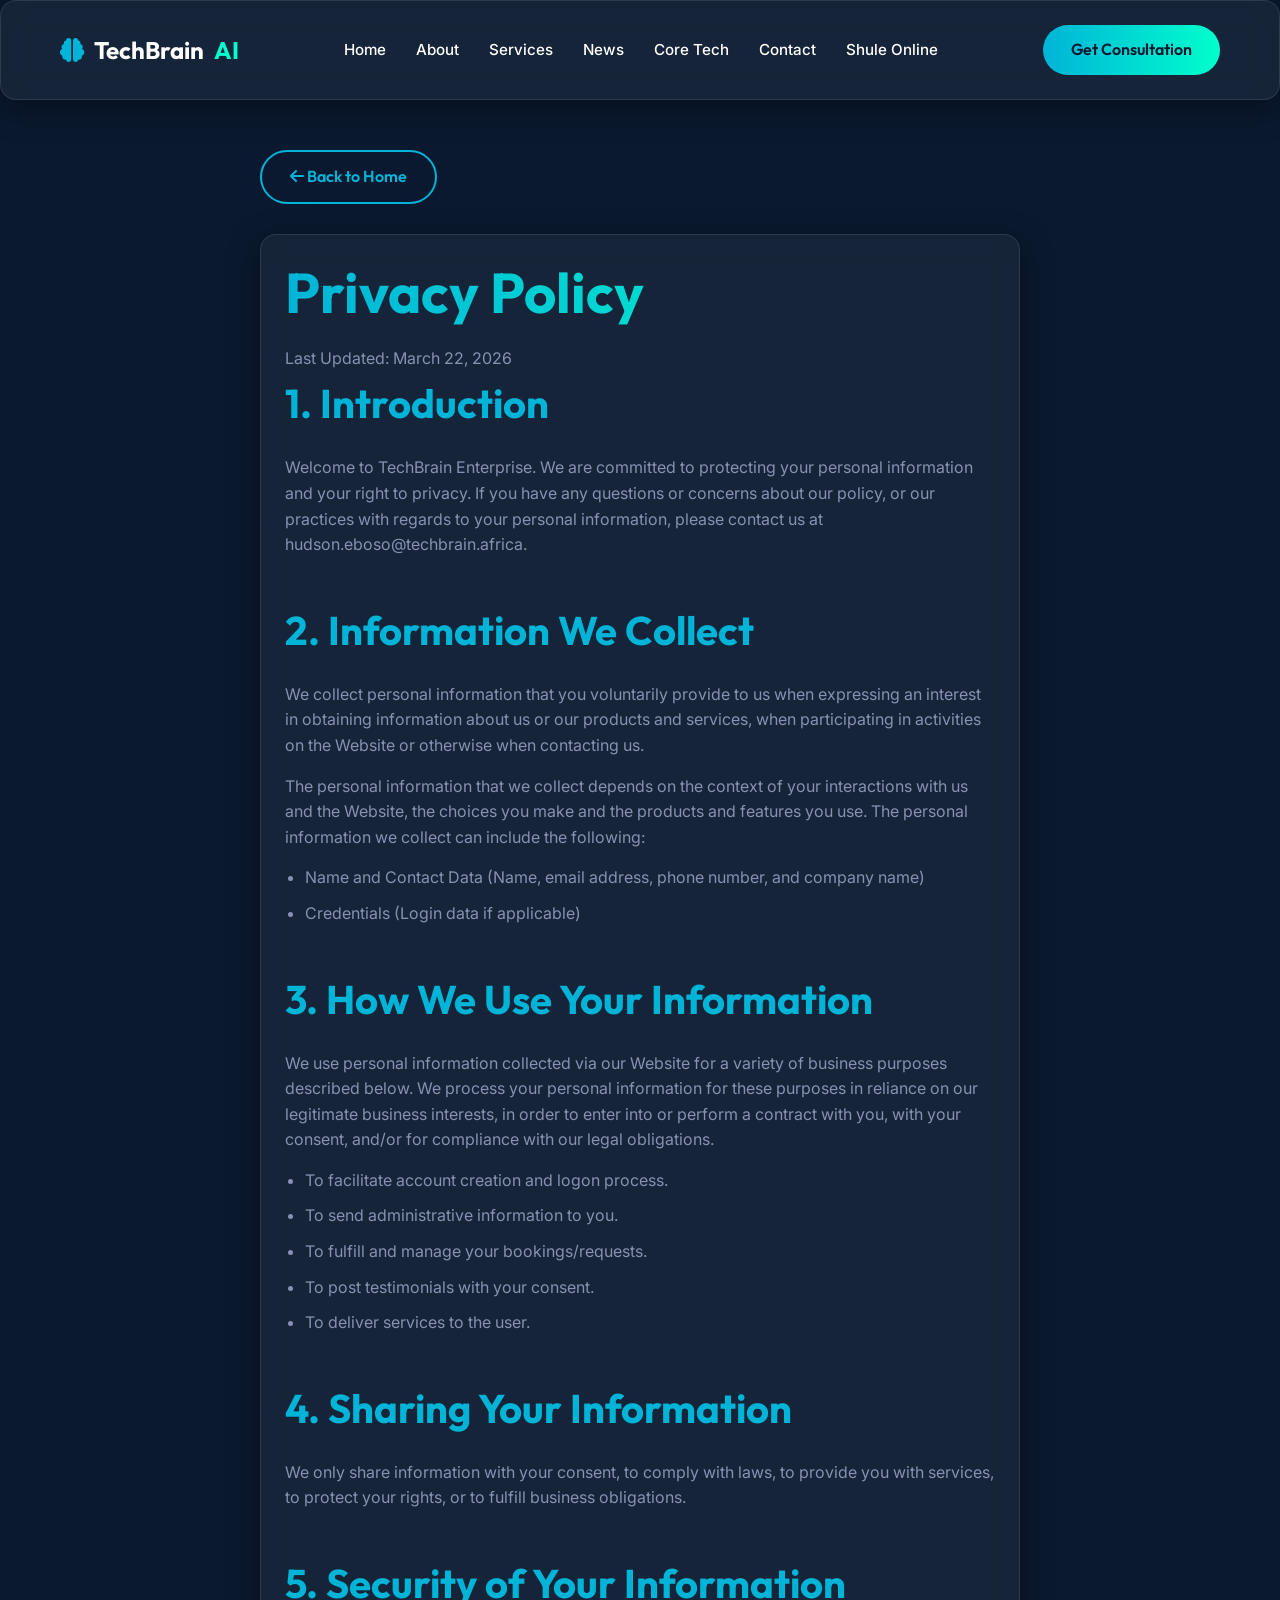
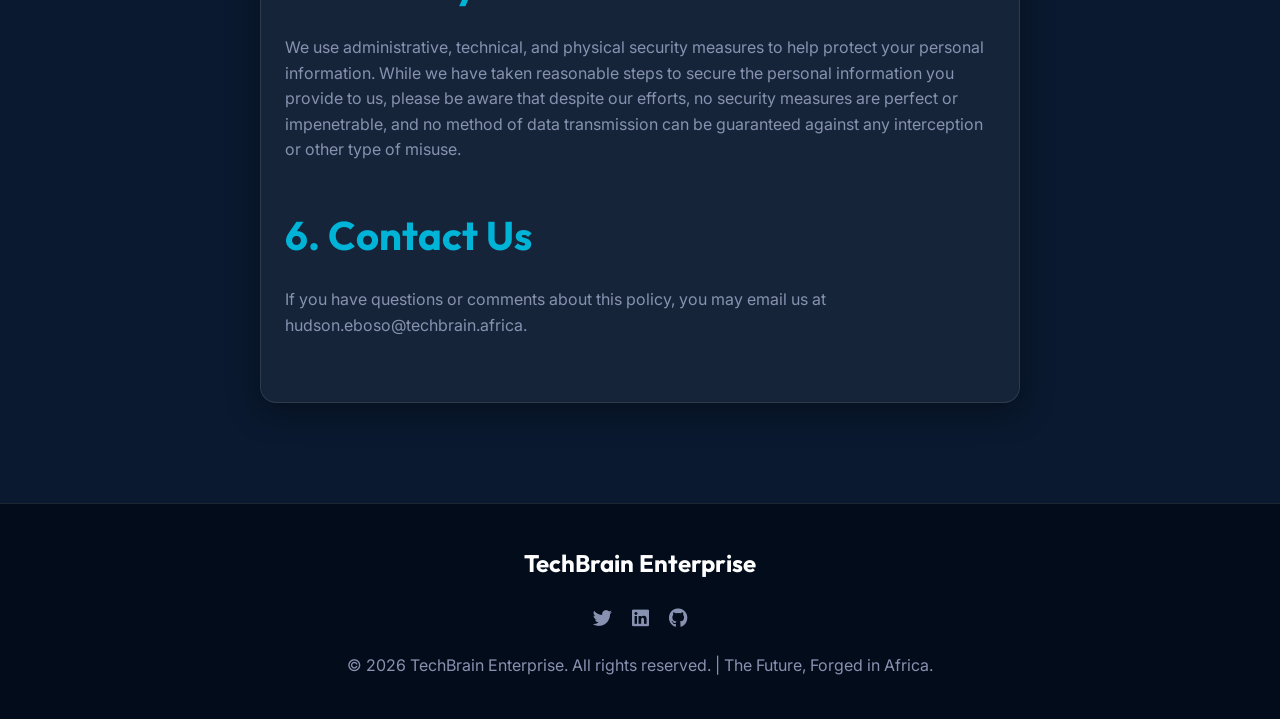
==== commit 1ec2433f: "Add hacker intrusion simulation animation with binary matrix fall and visual operations warnings in " ====
--- a/privacy-policy.html
+++ b/privacy-policy.html
@@ -65,14 +65,13 @@
     <nav class="glass-panel" id="navbar">
         <div class="container nav-container">
             <a href="index.html" class="logo">
-                <i class="fa-solid fa-brain"></i> TechBrain <span class="highlight">Enterprise</span>
+                <i class="fa-solid fa-brain"></i> TechBrain <span class="highlight">AI</span>
             </a>
             <div class="nav-links">
                 <a href="index.html#home">Home</a>
                 <a href="index.html#about">About</a>
                 <a href="index.html#services">Services</a>
                 <a href="index.html#news">News</a>
-                <a href="index.html#portfolio">Portfolio</a>
                 <a href="index.html#technologies">Core Tech</a>
                 <a href="index.html#contact">Contact</a>
                 <a href="shule-online.html">Shule Online</a>
--- a/style.css
+++ b/style.css
@@ -203,6 +203,11 @@
     overflow: hidden;
     padding-top: 100px;
     padding-bottom: 120px;
+    background-image: linear-gradient(rgba(10, 25, 47, 0.88), rgba(10, 25, 47, 0.94)), url('cyber_threat_center.webp');
+    background-size: cover;
+    background-position: center;
+    background-repeat: no-repeat;
+    background-attachment: fixed;
 }
 
 #particle-canvas {
@@ -211,7 +216,99 @@
     left: 0;
     width: 100%;
     height: 100%;
-    z-index: -1;
+    z-index: 0;
+}
+
+/* Hacker Alert Simulation Overlay */
+.scanner-line {
+    position: absolute;
+    top: 0;
+    left: 0;
+    width: 100%;
+    height: 2px;
+    background: rgba(255, 56, 56, 0.4);
+    box-shadow: 0 0 10px #ff3838;
+    animation: scanGrid 5s linear infinite;
+    z-index: 1;
+    pointer-events: none;
+}
+
+@keyframes scanGrid {
+    0% { top: 0; }
+    40% { background: rgba(255, 56, 56, 0.4); box-shadow: 0 0 10px #ff3838; }
+    50% { background: rgba(0, 180, 216, 0.4); box-shadow: 0 0 10px #00b4d8; }
+    100% { top: 100%; background: rgba(0, 180, 216, 0.4); box-shadow: 0 0 10px #00b4d8; }
+}
+
+.hacker-alert-overlay {
+    position: absolute;
+    top: 100px;
+    left: 0;
+    width: 100%;
+    height: calc(100% - 140px);
+    pointer-events: none;
+    z-index: 1;
+    overflow: hidden;
+}
+
+.hacker-alert-box {
+    position: absolute;
+    width: 320px;
+    background: rgba(5, 12, 24, 0.9);
+    border-radius: 10px;
+    padding: 15px;
+    font-family: 'Courier New', Courier, monospace;
+    font-size: 0.8rem;
+    box-shadow: 0 10px 30px rgba(0, 0, 0, 0.7);
+    opacity: 0;
+    transform: translateY(15px);
+    transition: opacity 0.5s ease, transform 0.5s ease;
+    border-radius: 8px;
+    backdrop-filter: blur(8px);
+}
+
+.alert-red {
+    border: 1px solid #ff3838;
+    color: #ff8585;
+    box-shadow: 0 0 15px rgba(255, 56, 56, 0.2), inset 0 0 10px rgba(255, 56, 56, 0.1);
+}
+
+.alert-cyan {
+    border: 1px solid var(--color-secondary);
+    color: #8be4ff;
+    box-shadow: 0 0 15px rgba(0, 180, 216, 0.2), inset 0 0 10px rgba(0, 180, 216, 0.1);
+}
+
+.alert-green {
+    border: 1px solid var(--color-accent);
+    color: #a3ffeb;
+    box-shadow: 0 0 15px rgba(0, 255, 204, 0.2), inset 0 0 10px rgba(0, 255, 204, 0.1);
+}
+
+.hacker-alert-box .alert-header {
+    font-weight: bold;
+    margin-bottom: 6px;
+    display: flex;
+    align-items: center;
+    gap: 8px;
+    font-size: 0.85rem;
+    text-transform: uppercase;
+}
+
+.hacker-alert-box .alert-body {
+    line-height: 1.4;
+}
+
+.hacker-alert-box.show {
+    opacity: 1;
+    transform: translateY(0);
+}
+
+@media (max-width: 768px) {
+    .hacker-alert-box {
+        width: 250px;
+        font-size: 0.75rem;
+    }
 }
 
 .hero-content {
@@ -1188,116 +1285,46 @@
     margin-bottom: 40px;
 }
 
-.portfolio-tabs {
-    display: flex;
-    justify-content: center;
-    gap: 20px;
-    margin-bottom: 50px;
-    flex-wrap: wrap;
-}
-
-.portfolio-tab {
-    background: var(--glass-bg);
-    backdrop-filter: blur(12px);
-    border: 2px solid var(--glass-border);
-    border-radius: 50px;
-    padding: 15px 35px;
-    color: var(--color-text-muted);
-    font-family: var(--font-heading);
+/* Interactive Ticker & Beacon Pulse Styles */
+.ticker-card {
+    position: relative;
+}
+
+.ticker-card .badge-pulse {
+    position: absolute;
+    top: 5px;
+    right: 8px;
+    width: 8px;
+    height: 8px;
+    background-color: var(--color-accent);
+    border-radius: 50%;
+    box-shadow: 0 0 10px var(--color-accent);
+    animation: beaconPulse 1.5s infinite;
+}
+
+@keyframes beaconPulse {
+    0% { transform: scale(0.8); opacity: 0.5; }
+    50% { transform: scale(1.3); opacity: 1; box-shadow: 0 0 15px var(--color-accent); }
+    100% { transform: scale(0.8); opacity: 0.5; }
+}
+
+.ticker-card.interactive-ticker-card {
+    border: 1px dashed var(--color-secondary);
+    background: rgba(0, 180, 216, 0.08);
+}
+
+.ticker-card.interactive-ticker-card:hover {
+    border: 1px solid var(--color-accent);
+    background: rgba(0, 255, 204, 0.12);
+    box-shadow: 0 0 25px rgba(0, 255, 204, 0.35);
+}
+
+.ticker-card .interactive-tag {
+    color: var(--color-accent) !important;
     font-weight: 600;
-    font-size: 1rem;
-    cursor: pointer;
-    transition: var(--transition);
-    display: flex;
-    align-items: center;
-    gap: 10px;
-}
-
-.portfolio-tab:hover {
-    border-color: var(--color-secondary);
-    color: var(--color-secondary);
-    transform: translateY(-2px);
-}
-
-.portfolio-tab.active {
-    background: linear-gradient(90deg, var(--color-secondary), var(--color-accent));
-    color: var(--color-primary);
-    border-color: transparent;
-    box-shadow: 0 0 20px rgba(0, 255, 204, 0.4);
-}
-
-.portfolio-content {
-    display: none;
-    animation: fadeIn 0.5s ease;
-}
-
-.portfolio-content.active {
-    display: block;
-}
-
-.portfolio-grid {
-    display: grid;
-    grid-template-columns: repeat(auto-fit, minmax(320px, 1fr));
-    gap: 30px;
-    margin-top: 30px;
-}
-
-/* Web Application Cards */
-.portfolio-card {
-    text-align: center;
-    transition: var(--transition);
-    cursor: pointer;
-    position: relative;
-    overflow: hidden;
-}
-
-.portfolio-card:hover {
-    transform: translateY(-10px);
-    border-color: var(--color-secondary);
-    box-shadow: 0 10px 40px rgba(0, 180, 216, 0.3);
-}
-
-.portfolio-logo {
-    width: 150px;
-    height: 150px;
-    margin: 0 auto 25px;
-    border-radius: 20px;
-    overflow: hidden;
-    background: rgba(255, 255, 255, 0.02);
-    border: 2px solid var(--glass-border);
-    display: flex;
-    align-items: center;
-    justify-content: center;
-    transition: var(--transition);
-}
-
-.portfolio-card:hover .portfolio-logo {
-    border-color: var(--color-secondary);
-    box-shadow: 0 0 20px rgba(0, 180, 216, 0.3);
-}
-
-.portfolio-logo img {
-    width: 100%;
-    height: 100%;
-    object-fit: contain;
-    padding: 10px;
-}
-
-.portfolio-card h3 {
-    font-size: 1.5rem;
-    margin-bottom: 15px;
-    color: var(--color-text);
-}
-
-.portfolio-card p {
-    margin-bottom: 25px;
-    color: var(--color-text-muted);
-    font-size: 0.95rem;
-    line-height: 1.6;
-}
-
-.portfolio-card .btn {
-    margin-top: auto;
+    display: flex;
+    align-items: center;
+    gap: 4px;
 }
 
 /* Client Website Cards */
@@ -1461,18 +1488,8 @@
     transform: rotate(90deg);
 }
 
-/* Portfolio Responsive */
+/* Portfolio Responsive Removed */
 @media (max-width: 768px) {
-    .portfolio-tabs {
-        flex-direction: column;
-        align-items: stretch;
-    }
-
-    .portfolio-tab {
-        justify-content: center;
-    }
-
-    .portfolio-grid,
     .client-grid {
         grid-template-columns: 1fr;
     }
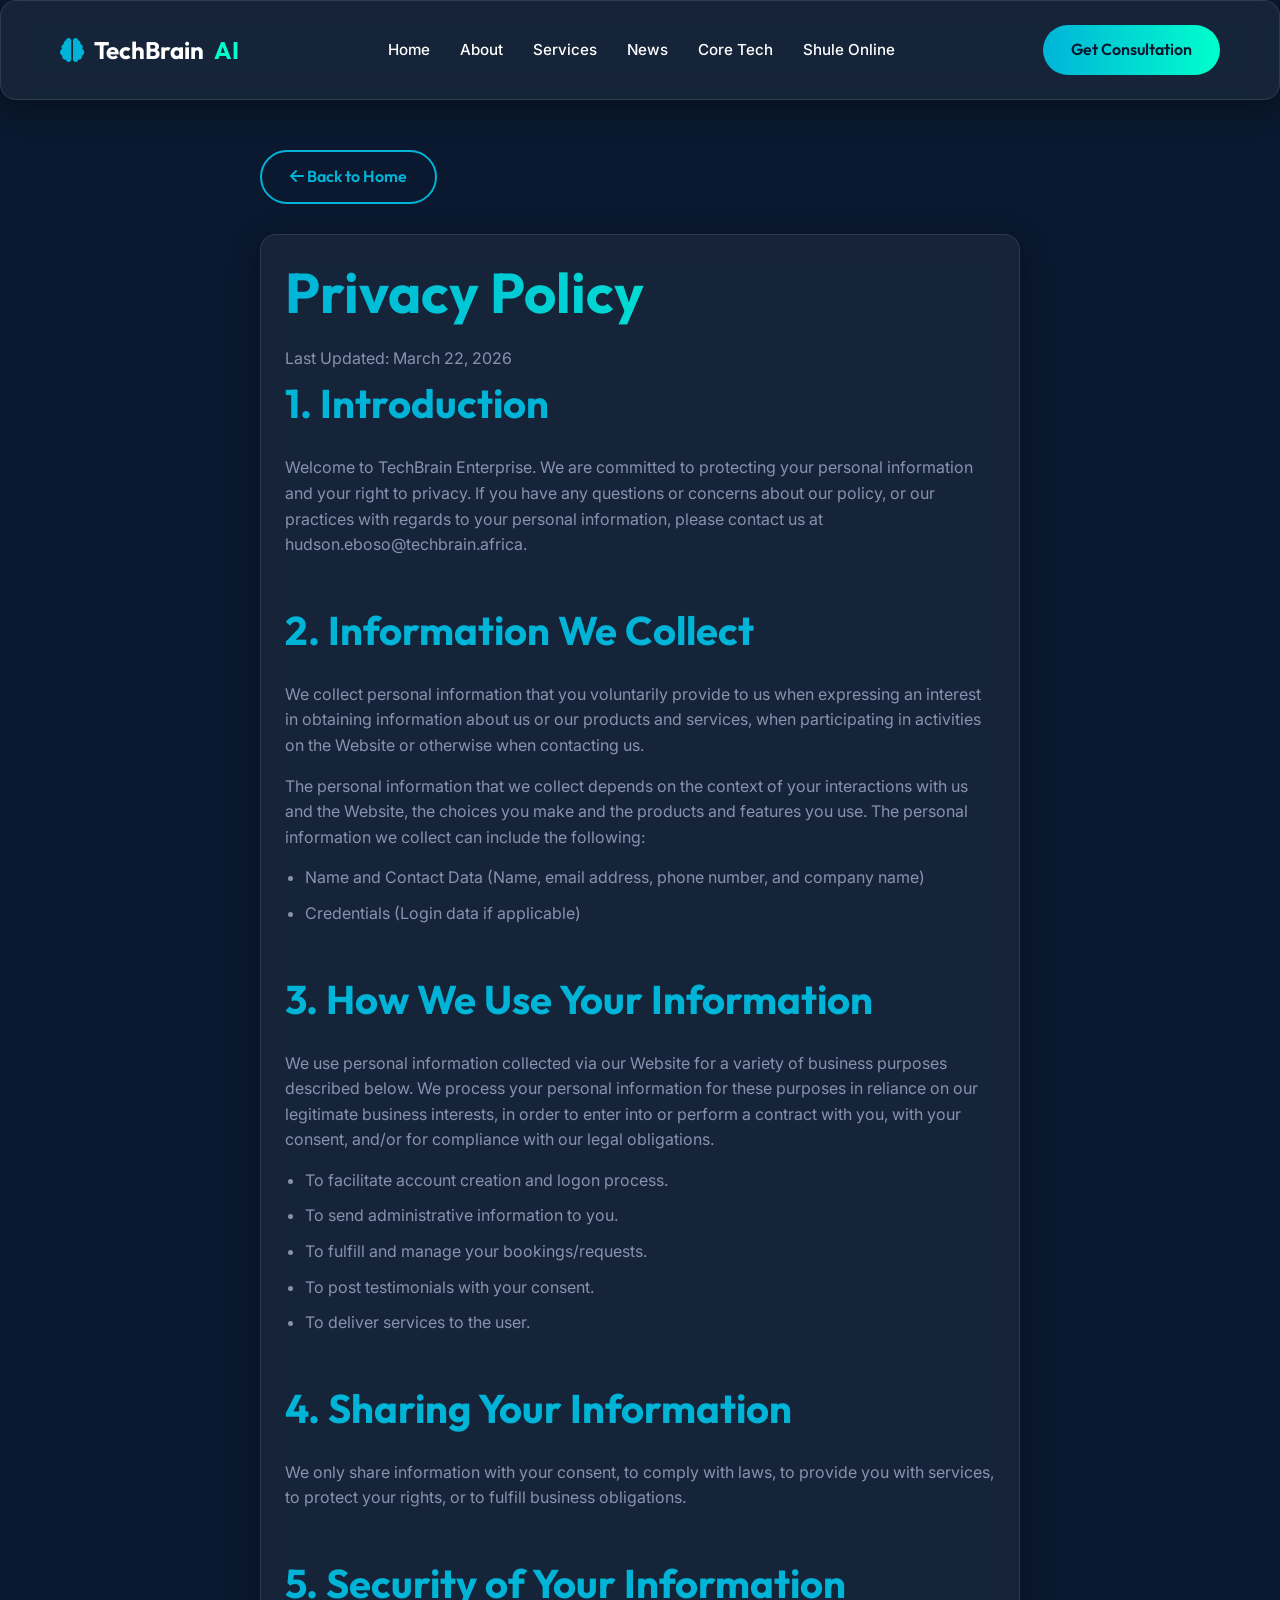
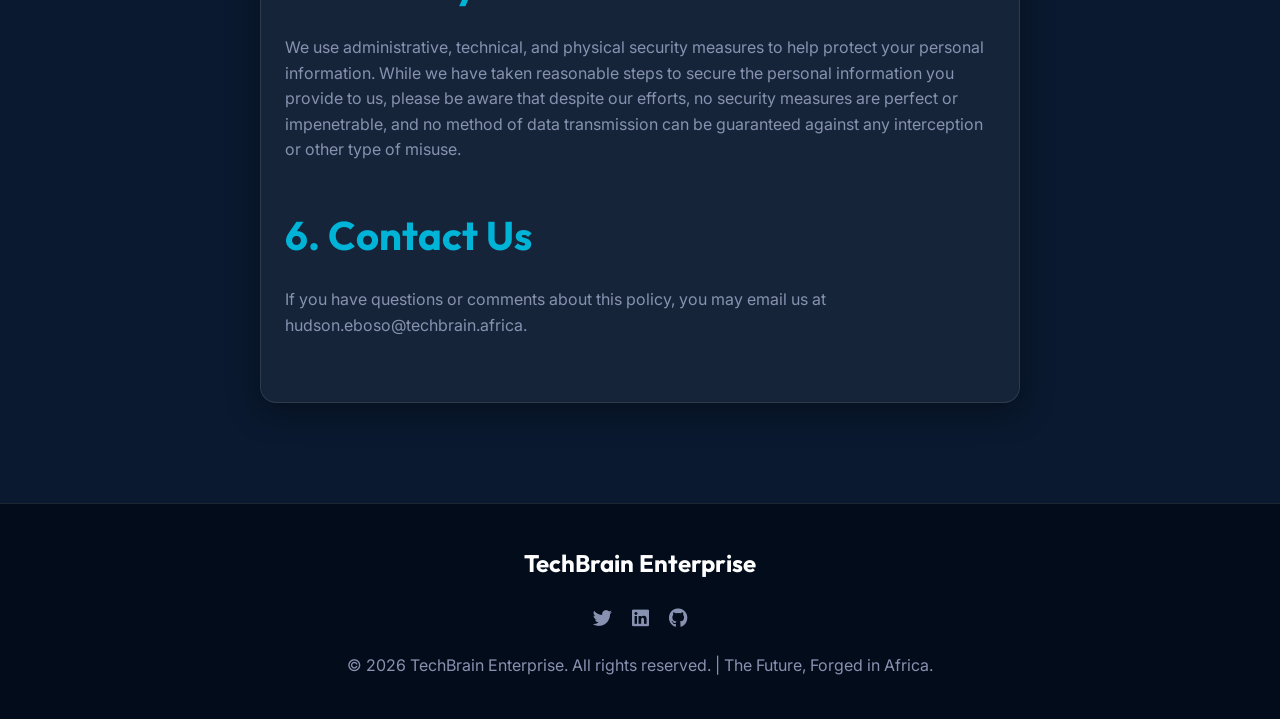
==== commit b7a935a2: "Remove Contact link from top navigation menus" ====
--- a/privacy-policy.html
+++ b/privacy-policy.html
@@ -73,7 +73,6 @@
                 <a href="index.html#services">Services</a>
                 <a href="index.html#news">News</a>
                 <a href="index.html#technologies">Core Tech</a>
-                <a href="index.html#contact">Contact</a>
                 <a href="shule-online.html">Shule Online</a>
             </div>
             <a href="index.html#contact" class="btn btn-primary glow-effect">Get Consultation</a>
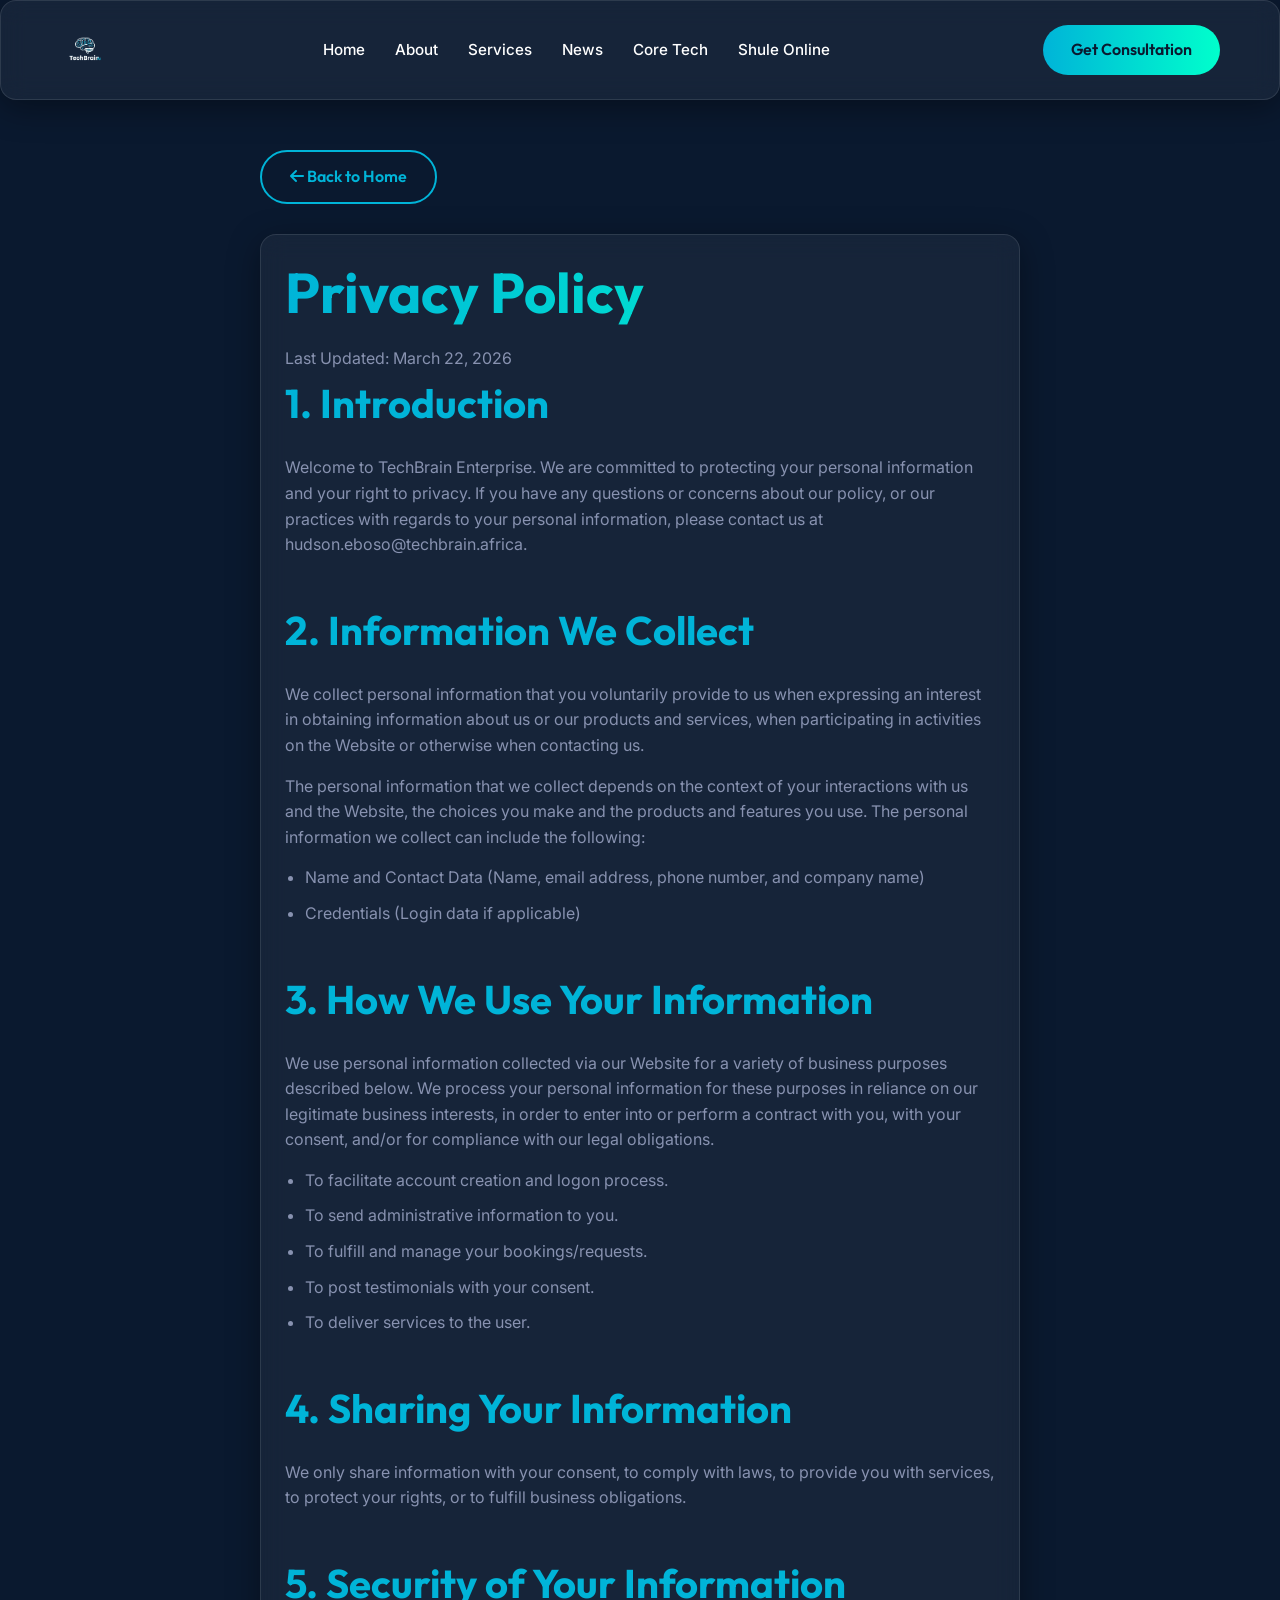
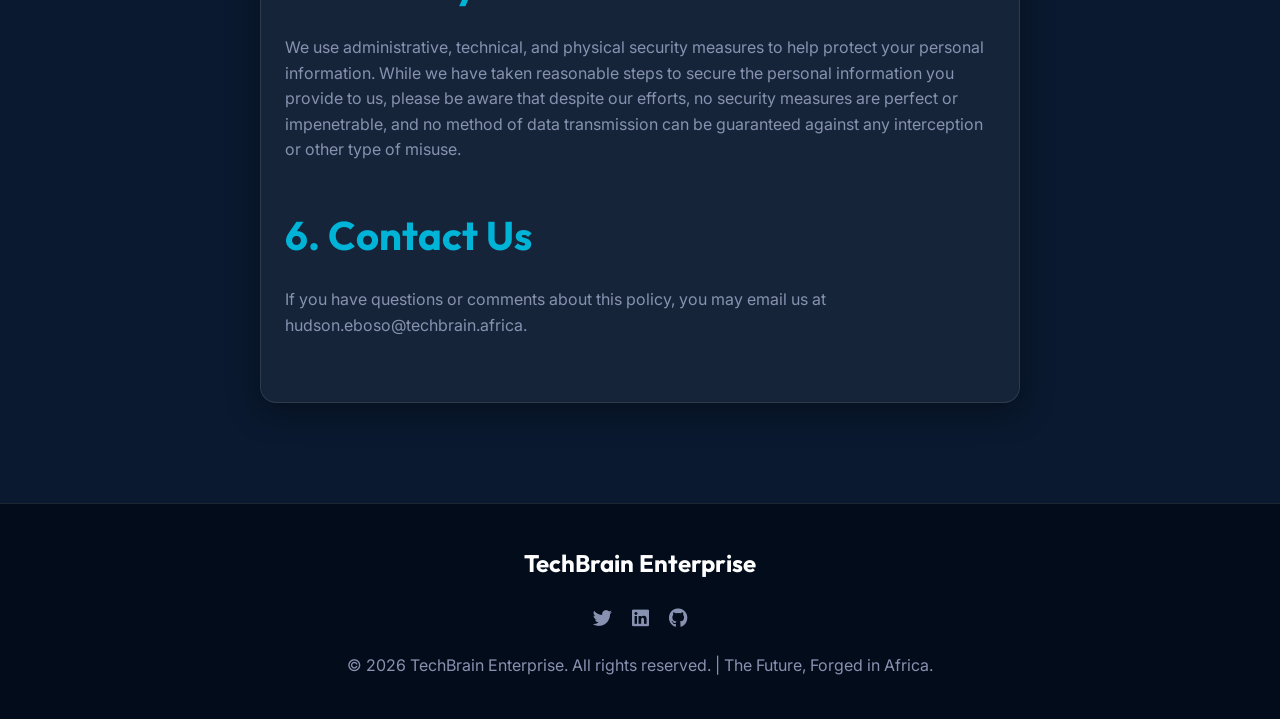
==== commit b147ec18: "Update website logo with new transparent and color-optimized asset in navbar" ====
--- a/privacy-policy.html
+++ b/privacy-policy.html
@@ -65,7 +65,7 @@
     <nav class="glass-panel" id="navbar">
         <div class="container nav-container">
             <a href="index.html" class="logo">
-                <i class="fa-solid fa-brain"></i> TechBrain <span class="highlight">AI</span>
+                <img src="techbrain logo.png" alt="TechBrain AI" class="logo-img">
             </a>
             <div class="nav-links">
                 <a href="index.html#home">Home</a>
--- a/style.css
+++ b/style.css
@@ -166,6 +166,17 @@
     display: flex;
     align-items: center;
     gap: 10px;
+}
+
+.logo-img {
+    height: 50px;
+    width: auto;
+    object-fit: contain;
+    transition: var(--transition);
+}
+
+.logo:hover .logo-img {
+    transform: scale(1.05);
 }
 
 .logo i {
